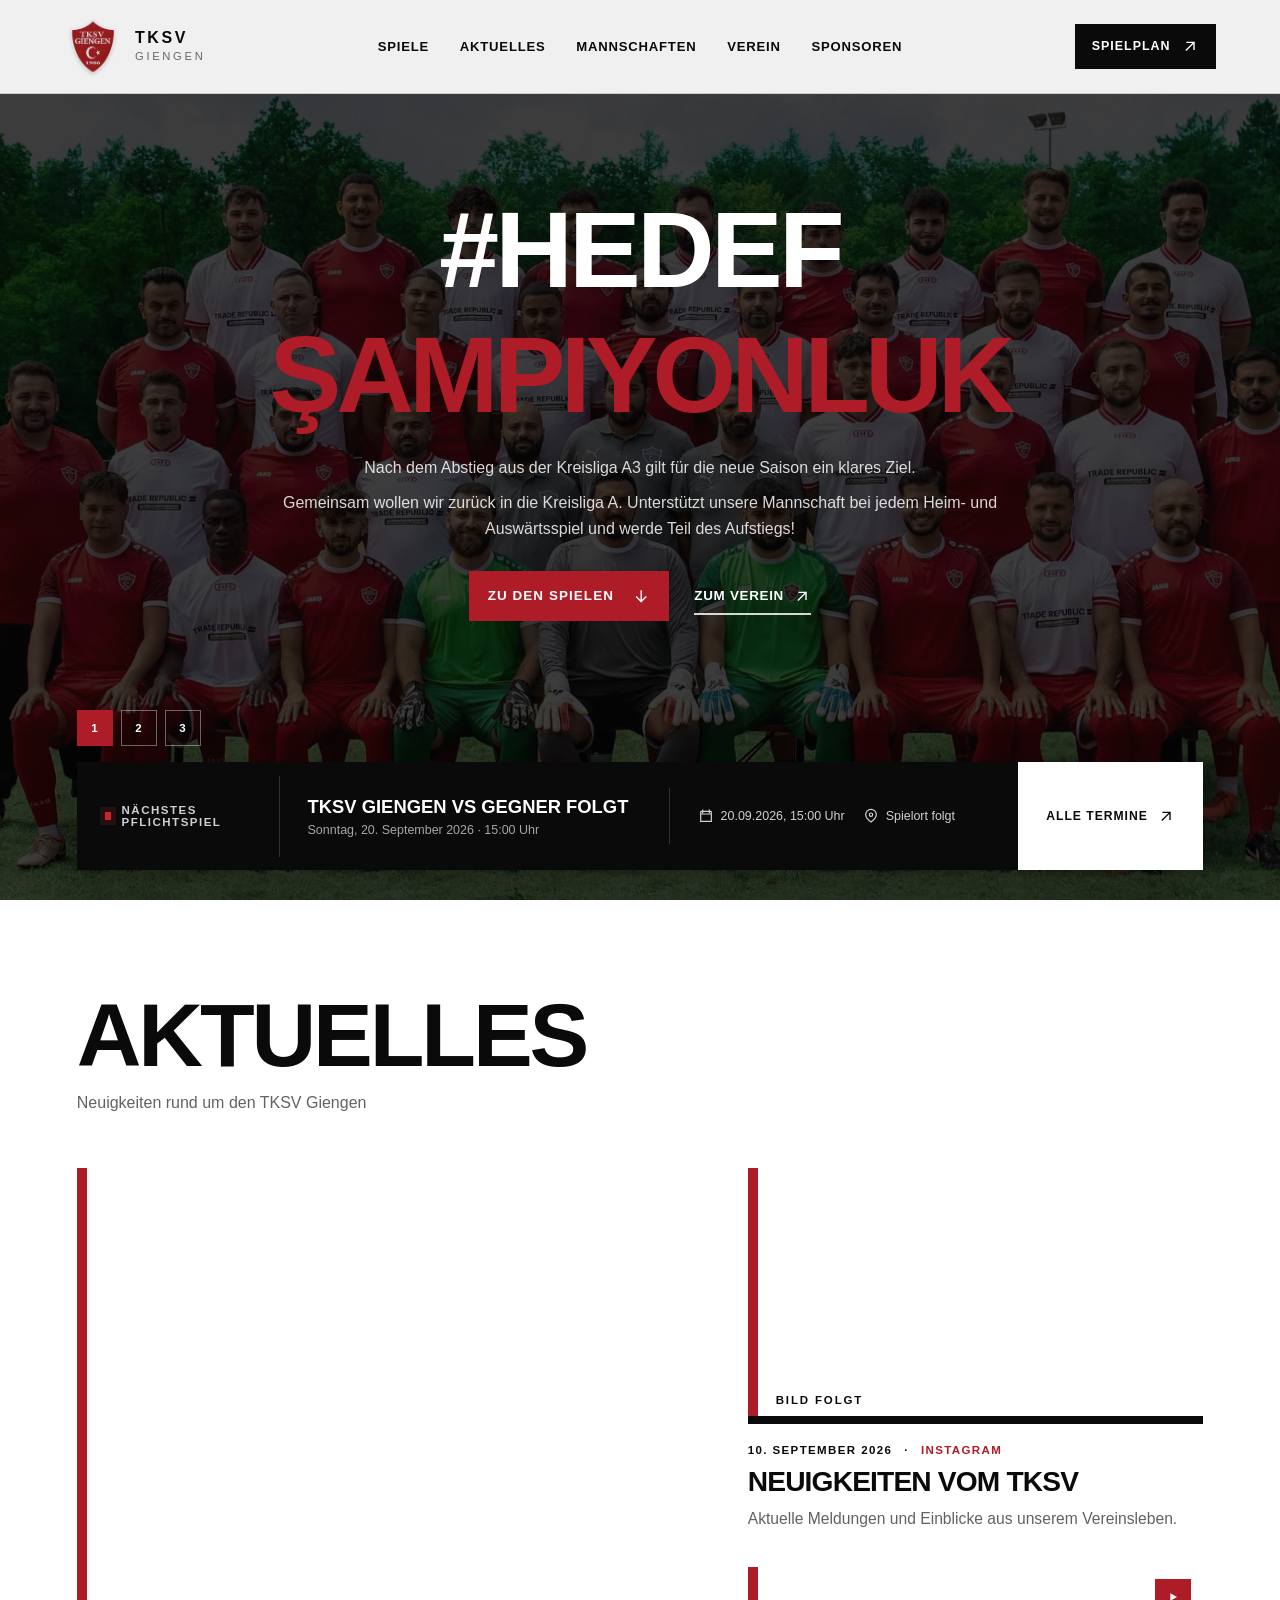
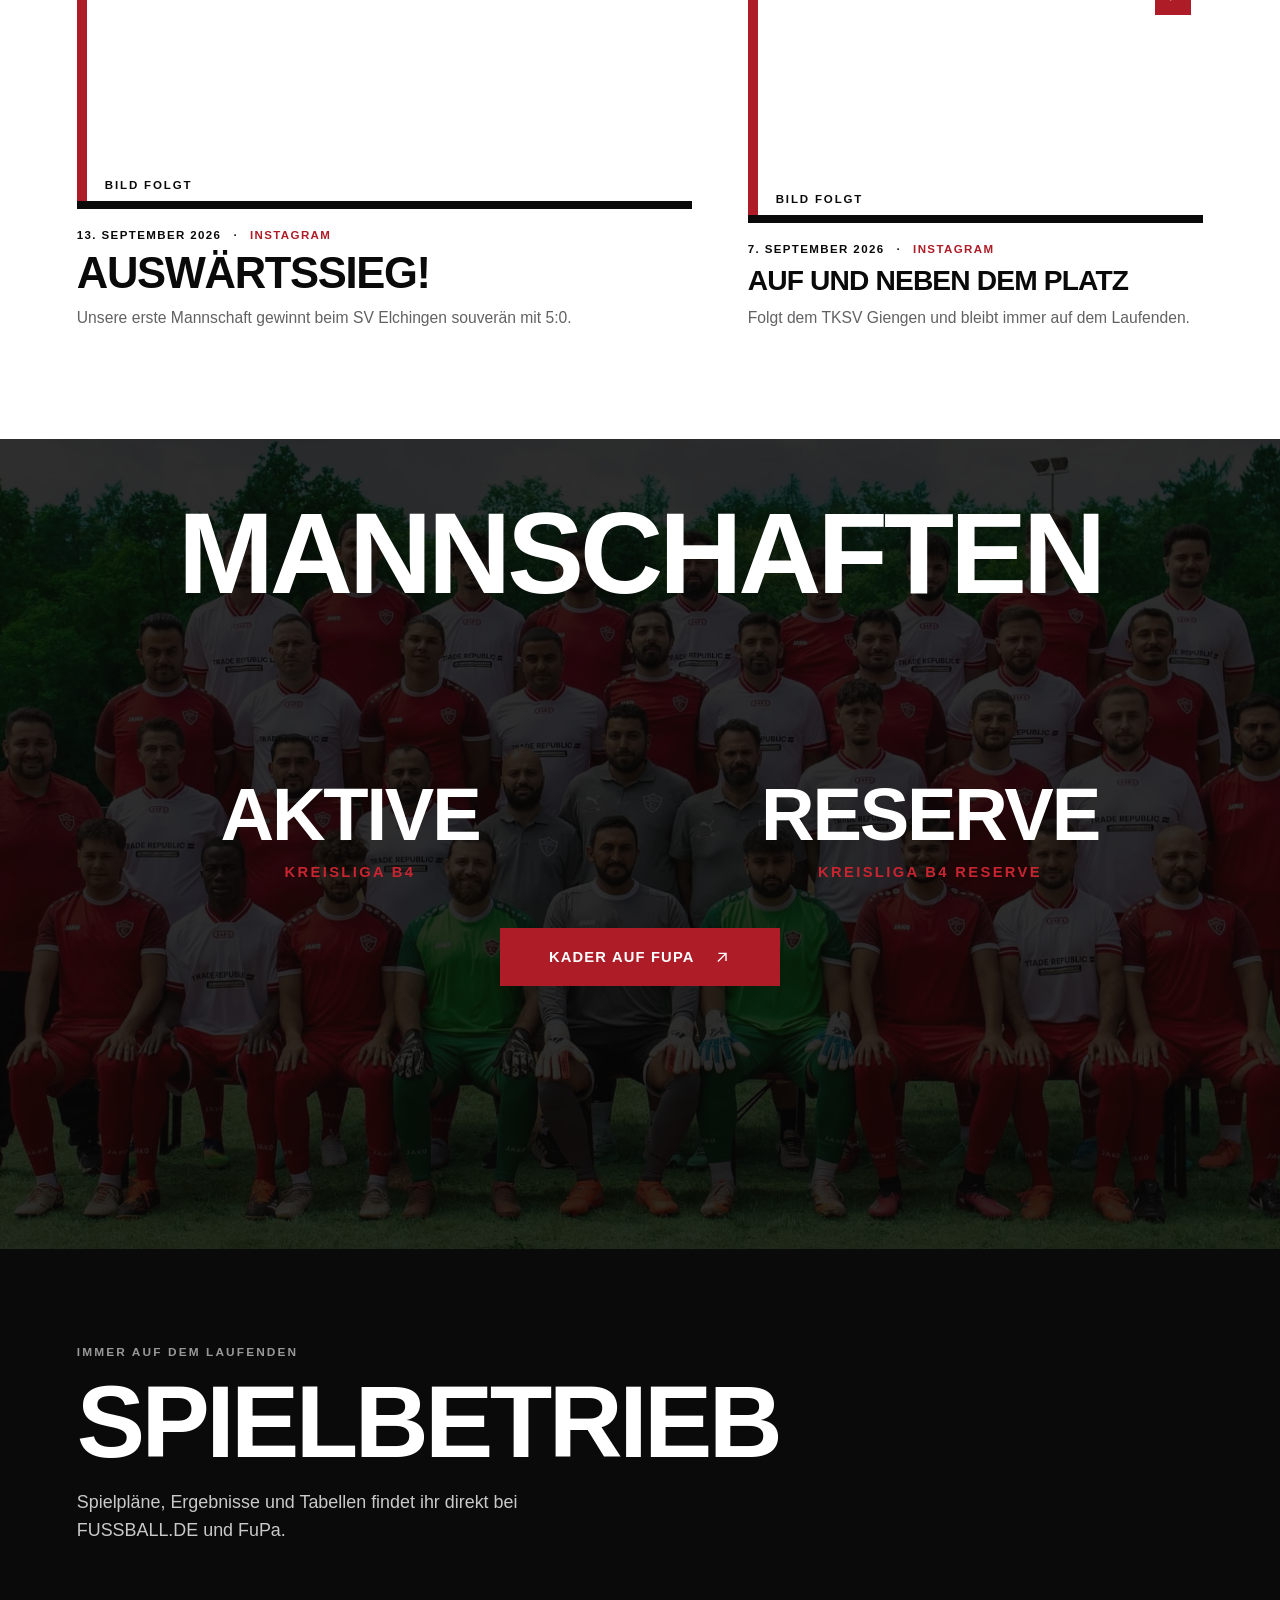
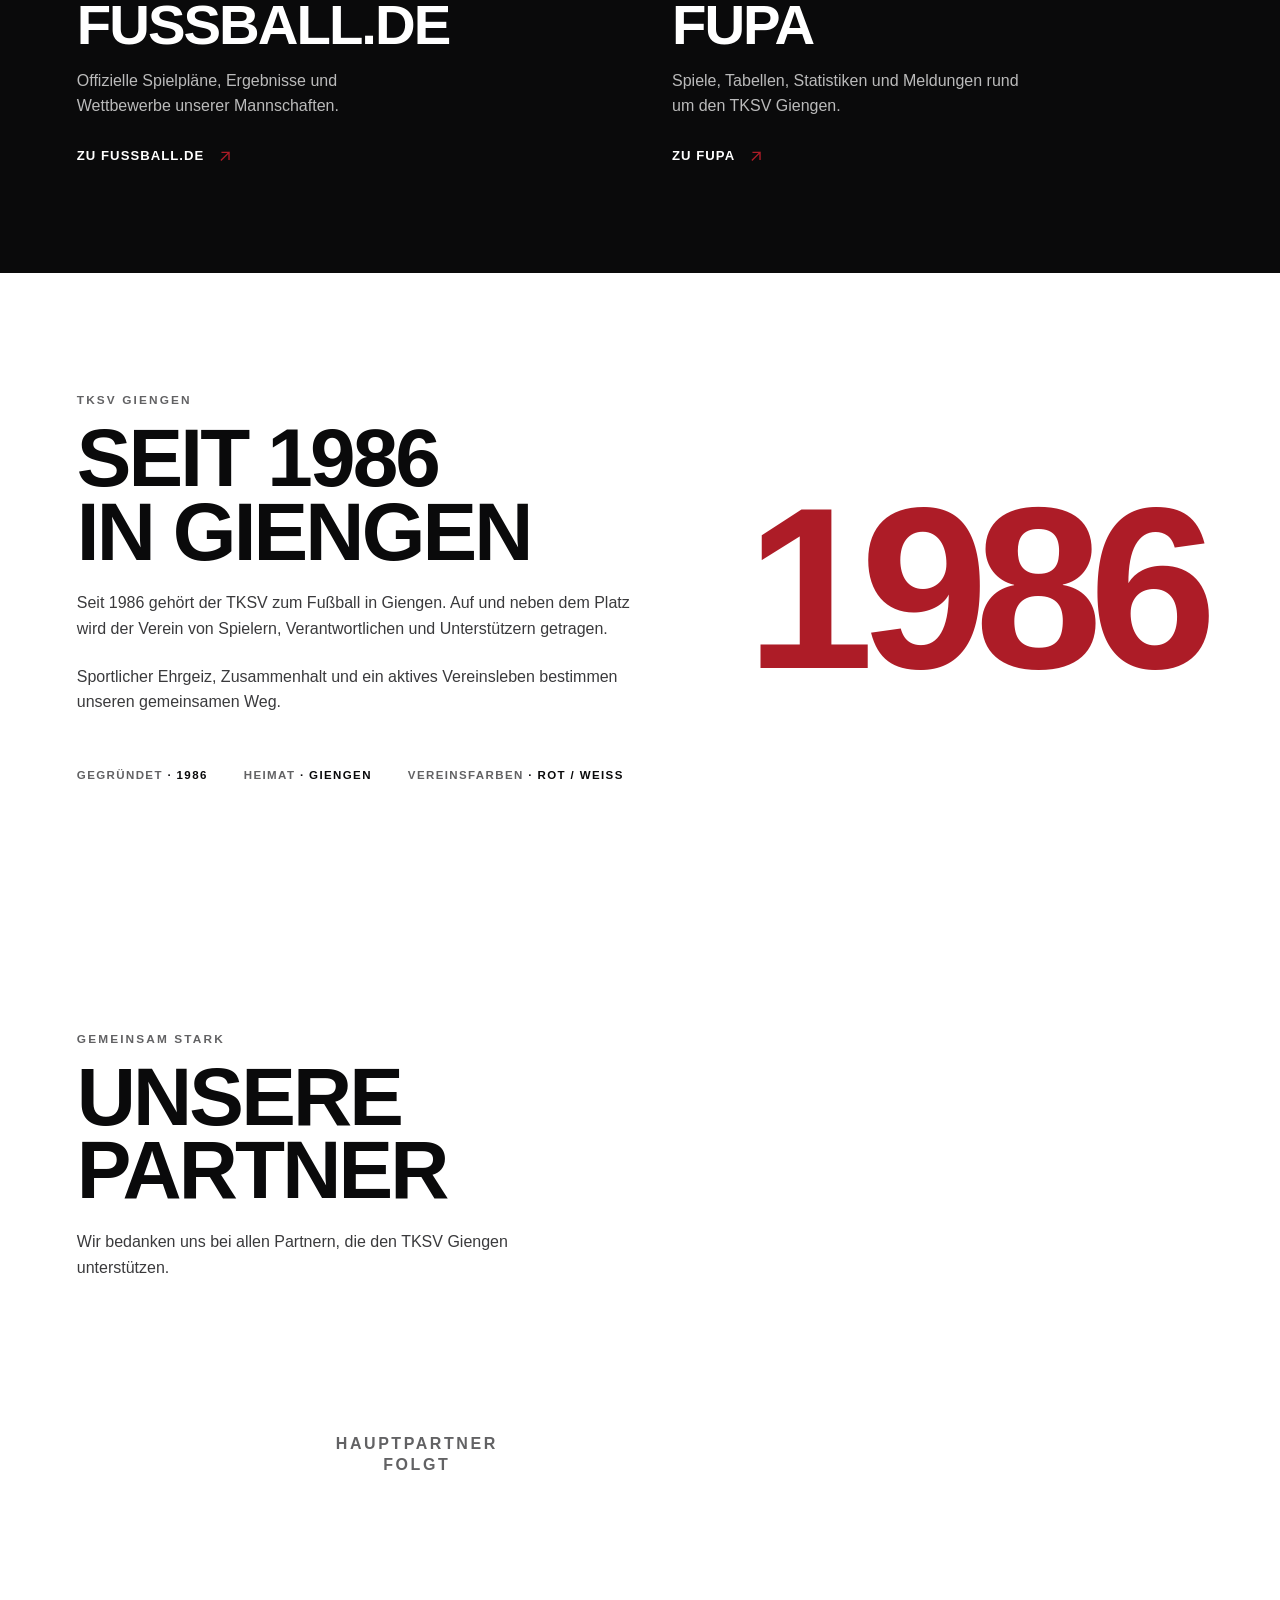
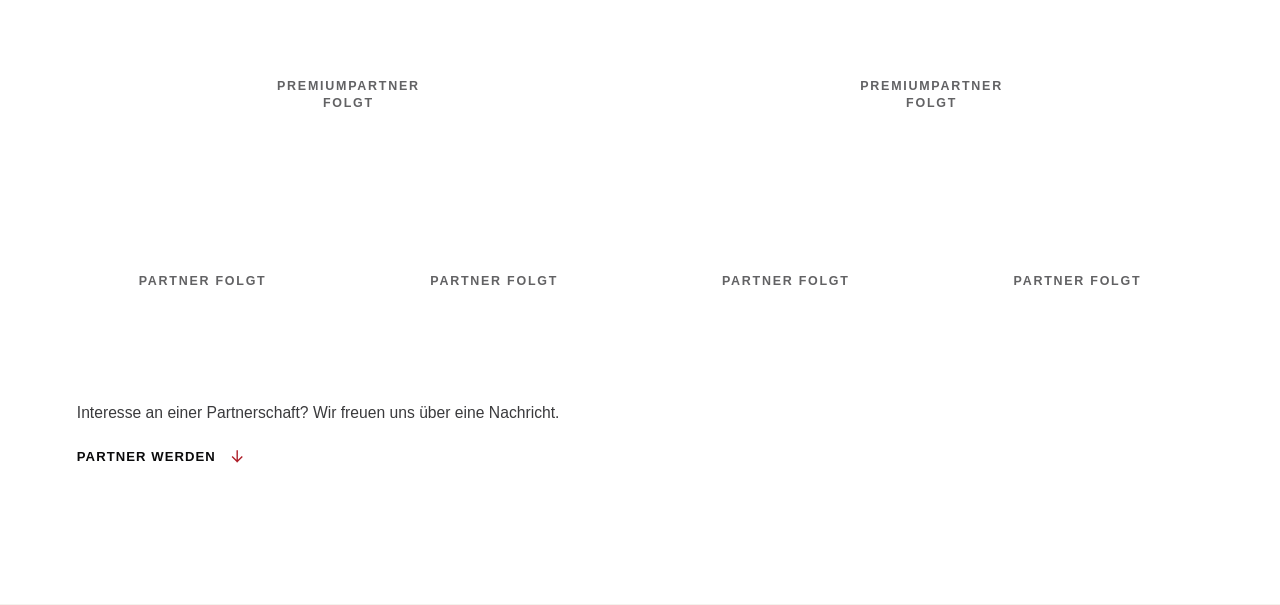
==== index.html @ 7f886083 "Vereinswebsite TKSV Giengen sichern Erste Fassung vom 14.09.2026 plus Projektdokumentation. Ehrenamt" ====
<!doctype html>
<html lang="de">
  <head>
    <meta charset="utf-8">
    <meta name="viewport" content="width=device-width, initial-scale=1">
    <title>TKSV Giengen | Fußball in Giengen</title>
    <meta name="description" content="Spiele, Ergebnisse, Mannschaften und Neuigkeiten des TKSV Giengen.">
    <meta name="theme-color" content="#f4f2ed">
    <link rel="icon" type="image/svg+xml" href="data:image/svg+xml,%3Csvg xmlns='http://www.w3.org/2000/svg' viewBox='0 0 64 64'%3E%3Cpath fill='%23ad1c27' stroke='%23fff' stroke-width='3' d='M32 3 55 13v18c0 14-9 24-23 30C18 55 9 45 9 31V13L32 3Z'/%3E%3Cpath fill='none' stroke='%2309090a' stroke-width='5' d='M22 23h20M32 23v22'/%3E%3C/svg%3E">
    <link rel="stylesheet" href="styles.css?v=18">
    <script src="script.js?v=14" defer></script>
  </head>
  <body>
    <a class="skip-link" href="#inhalt">Zum Inhalt springen</a>

    <header class="site-header" data-header>
      <a class="brand" href="#start" aria-label="TKSV Giengen – Startseite">
        <img src="assets/logo/logo.png" alt="Wappen des TKSV Giengen" width="56" height="56">
        <span class="brand-name"><strong>TKSV</strong><small>Giengen</small></span>
      </a>

      <nav class="desktop-nav" aria-label="Hauptnavigation">
        <a href="#spiele">Spiele</a>
        <a href="#aktuelles">Aktuelles</a>
        <a href="#mannschaften">Mannschaften</a>
        <a href="#verein">Verein</a>
        <a href="#sponsoren">Sponsoren</a>
      </nav>

      <a class="header-cta" href="#spiele">
        Spielplan
        <svg aria-hidden="true" viewBox="0 0 24 24"><path d="M7 17 17 7M8 7h9v9"/></svg>
      </a>

      <button class="menu-button" type="button" aria-expanded="false" aria-controls="mobile-menu" data-menu-button>
        <span class="sr-only">Menü öffnen</span>
        <span></span><span></span>
      </button>

      <nav class="mobile-nav" id="mobile-menu" aria-label="Mobile Navigation" data-menu hidden>
        <a href="#spiele">Spiele</a>
        <a href="#aktuelles">Aktuelles</a>
        <a href="#mannschaften">Mannschaften</a>
        <a href="#verein">Verein</a>
        <a href="#sponsoren">Sponsoren</a>
      </nav>
    </header>

    <main id="inhalt">
      <section class="hero" id="start" data-hero aria-roledescription="Karussell" aria-labelledby="hero-title">
        <div class="hero-slider" data-hero-slider>
          <div class="hero-viewport" data-hero-viewport>
            <article class="hero-slide hero-slide--start is-active" data-hero-slide data-hero-label="#HedefŞampiyonluk" id="hero-slide-1" aria-labelledby="hero-title">
              <div class="hero-photo" aria-hidden="true">
                <picture>
                  <source media="(min-width: 761px)" srcset="assets/hero1.png" width="1932" height="1086">
                  <img src="assets/logo/logo.png" alt="" width="2000" height="2000">
                </picture>
              </div>
              <div class="hero-copy">
                
                <h1 id="hero-title"><span class="hash">#Hedef</span><span>Şampiyonluk</span></h1>
                <p class="hero-intro">
                  Nach dem Abstieg aus der Kreisliga A3 gilt für die neue Saison ein
                  klares Ziel.
                  <span class="hero-support">
                    Gemeinsam wollen wir zurück in die Kreisliga A. Unterstützt unsere
                    Mannschaft bei jedem Heim- und Auswärtsspiel und werde Teil des Aufstiegs!
                  </span>
                </p>
                <div class="hero-actions">
                  <a class="primary-action" href="#spiele">
                    Zu den Spielen
                    <svg aria-hidden="true" viewBox="0 0 24 24"><path d="M12 5v14M6 13l6 6 6-6"/></svg>
                  </a>
                  <a class="text-action" href="#aktuelles">
                    Zum Verein
                    <svg aria-hidden="true" viewBox="0 0 24 24"><path d="M7 17 17 7M8 7h9v9"/></svg>
                  </a>
                </div>
              </div>
            </article>

            <article class="hero-slide hero-slide--join" data-hero-slide data-hero-label="Komm vorbei. Mach mit." id="hero-slide-2" aria-labelledby="hero-join-title" aria-hidden="true" inert>
              <div class="hero-copy">
                <p class="eyebrow">Dein Verein in Giengen</p>
                <h2 id="hero-join-title"><span>Komm vorbei.</span><span>Mach mit.</span></h2>
                <p class="hero-intro">
                  Du willst selbst Fußball spielen oder den TKSV neben dem Platz
                  unterstützen? Lerne unseren Verein kennen und werde Teil der Mannschaft.
                </p>
                <div class="hero-actions">
                  <a class="primary-action" href="#verein">
                    Verein kennenlernen
                    <svg aria-hidden="true" viewBox="0 0 24 24"><path d="M7 17 17 7M8 7h9v9"/></svg>
                  </a>
                  <a class="text-action" href="#verein">Kontakt</a>
                </div>
              </div>
              <div class="hero-slide-media"></div>
            </article>

            <article class="hero-slide hero-slide--match" data-hero-slide data-match-slide data-hero-label="Nächstes Pflichtspiel" id="hero-slide-3" aria-labelledby="hero-match-title" aria-hidden="true" inert>
              <div class="hero-copy">
                <p class="eyebrow">Nächstes Pflichtspiel</p>
                <p class="match-side" data-match-side></p>
                <div class="match-fixture has-crests" data-match-fixture>
                  <div class="match-team">
                    <img class="match-crest" data-match-home-crest src="assets/logo/logo.png" alt="TKSV Giengen" width="112" height="112">
                    <h2 class="match-team-name" id="hero-match-title" data-match-home></h2>
                  </div>
                  <p class="match-vs" aria-hidden="true"><span>·</span> VS <span>·</span></p>
                  <div class="match-team">
                    <img class="match-crest is-placeholder" data-match-away-crest src="assets/logo/opponent-placeholder.svg" alt="Wappen folgt" width="112" height="112">
                    <p class="match-team-name" data-match-away></p>
                  </div>
                </div>
                <p class="match-kickoff" data-match-kickoff></p>
                <p class="match-venue" data-match-venue></p>
                <p class="match-competition" data-match-competition hidden></p>
                <p class="match-note" data-match-note hidden></p>
                <div class="hero-actions">
                  <a class="primary-action" data-match-cta href="#spiele">
                    Zum Spielplan
                    <svg aria-hidden="true" viewBox="0 0 24 24"><path d="M12 5v14M6 13l6 6 6-6"/></svg>
                  </a>
                </div>
              </div>
            </article>
          </div>

          <div class="hero-pager" role="tablist" aria-label="Hero-Folien" data-hero-pager></div>
        </div>

        <aside class="match-strip" id="naechstes-spiel" aria-label="Nächstes Spiel">
          <div class="match-kicker"><span class="status-mark" aria-hidden="true"></span> Nächstes Pflichtspiel</div>
          <div class="match-status">
            <strong data-strip-title>Termin folgt</strong>
            <span data-strip-detail>Der nächste bestätigte Spieltermin erscheint hier.</span>
          </div>
          <div class="match-meta">
            <span>
              <svg aria-hidden="true" viewBox="0 0 24 24"><path d="M7 3v4M17 3v4M4 9h16M5 5h14a1 1 0 0 1 1 1v14H4V6a1 1 0 0 1 1-1Z"/></svg>
              <span data-strip-date>Datum offen</span>
            </span>
            <span>
              <svg aria-hidden="true" viewBox="0 0 24 24"><path d="M20 10c0 5-8 11-8 11S4 15 4 10a8 8 0 1 1 16 0Z"/><circle cx="12" cy="10" r="2.5"/></svg>
              <span data-strip-venue>Spielort offen</span>
            </span>
          </div>
          <a class="all-matches" href="#spiele">
            Alle Termine
            <svg aria-hidden="true" viewBox="0 0 24 24"><path d="M7 17 17 7M8 7h9v9"/></svg>
          </a>
        </aside>
      </section>

      <section class="news" id="aktuelles" data-news hidden aria-labelledby="news-title">
        <div class="news-inner">
          <header class="news-head">
            <h2 id="news-title">Aktuelles</h2>
            <p>Neuigkeiten rund um den TKSV Giengen</p>
          </header>
          <div class="news-grid" data-news-grid data-social-grid></div>
        </div>
      </section>

      <section class="teams" id="mannschaften" data-teams hidden aria-labelledby="teams-title">
        <div class="teams-inner">
          <header class="teams-head">
            <h2 id="teams-title">Mannschaften</h2>
          </header>
          <div class="teams-layout" data-teams-layout></div>
        </div>
      </section>

      <section class="fixtures" id="spiele" aria-labelledby="fixtures-title">
        <div class="fixtures-inner">
          <p class="fixtures-kicker">Immer auf dem Laufenden</p>
          <h2 id="fixtures-title">Spielbetrieb</h2>
          <p class="fixtures-lead">Spielpläne, Ergebnisse und Tabellen findet ihr direkt bei FUSSBALL.DE und FuPa.</p>
          <div class="fixtures-portals">
            <a class="fixture-portal" href="https://www.fussball.de/verein/tuerk-ksv-giengen-wuerttemberg/-/id/00ES8GNB3G00001NVV0AG08LVUPGND5I" target="_blank" rel="noopener noreferrer">
              <h3>FUSSBALL.DE</h3>
              <p>Offizielle Spielpläne, Ergebnisse und Wettbewerbe unserer Mannschaften.</p>
              <span class="fixture-portal-action">
                Zu FUSSBALL.DE
                <svg aria-hidden="true" viewBox="0 0 24 24"><path d="M7 17 17 7M8 7h9v9"/></svg>
              </span>
              <span class="sr-only">Öffnet FUSSBALL.DE in einem neuen Tab</span>
            </a>
            <a class="fixture-portal" href="https://www.fupa.net/club/tksv-giengen" target="_blank" rel="noopener noreferrer">
              <h3>FuPa</h3>
              <p>Spiele, Tabellen, Statistiken und Meldungen rund um den TKSV Giengen.</p>
              <span class="fixture-portal-action">
                Zu FuPa
                <svg aria-hidden="true" viewBox="0 0 24 24"><path d="M7 17 17 7M8 7h9v9"/></svg>
              </span>
              <span class="sr-only">Öffnet FuPa in einem neuen Tab</span>
            </a>
          </div>
        </div>
      </section>

      <section class="club" id="verein" data-club hidden aria-labelledby="club-title">
        <div class="club-inner" data-club-inner></div>
      </section>

      <section class="sponsors" id="sponsoren" data-sponsors hidden aria-labelledby="sponsors-title">
        <div class="sponsors-inner">
          <header class="sponsors-head">
            <p class="sponsors-kicker">Gemeinsam stark</p>
            <h2 id="sponsors-title">Unsere Partner</h2>
            <p class="sponsors-lead">Wir bedanken uns bei allen Partnern, die den TKSV Giengen unterstützen.</p>
          </header>
          <div class="sponsors-board" data-sponsors-board></div>
          <div class="sponsors-invite">
            <p>Interesse an einer Partnerschaft? Wir freuen uns über eine Nachricht.</p>
            <a class="sponsors-cta" href="#kontakt">
              Partner werden
              <svg aria-hidden="true" viewBox="0 0 24 24"><path d="M12 5v14M6 13l6 6 6-6"/></svg>
            </a>
          </div>
        </div>
      </section>

      <div class="section-anchor" id="kontakt" aria-hidden="true"></div>
    </main>
  </body>
</html>
---- styles.css ----
:root {
  --red: #ad1c27;
  --red-bright: #c82531;
  --ink: #0a0a0b;
  --paper: #f4f2ed;
  --white: #ffffff;
  --muted: #626264;
  --line-dark: rgba(10, 10, 11, 0.15);
  --line-light: rgba(255, 255, 255, 0.16);
}

* { box-sizing: border-box; }

html { scroll-behavior: smooth; }

body {
  margin: 0;
  overflow-x: hidden;
  background: var(--paper);
  color: var(--ink);
  font-family: Arial, Helvetica, sans-serif;
}

body.menu-open { overflow: hidden; }
a { color: inherit; text-decoration: none; }
button { color: inherit; font: inherit; }

svg {
  width: 1.15rem;
  height: 1.15rem;
  fill: none;
  stroke: currentColor;
  stroke-linecap: square;
  stroke-linejoin: miter;
  stroke-width: 1.8;
}

.sr-only {
  position: absolute;
  width: 1px;
  height: 1px;
  padding: 0;
  margin: -1px;
  overflow: hidden;
  clip: rect(0, 0, 0, 0);
  white-space: nowrap;
  border: 0;
}

.skip-link {
  position: fixed;
  z-index: 100;
  top: 10px;
  left: 10px;
  padding: 12px 16px;
  background: var(--ink);
  color: var(--white);
  transform: translateY(-150%);
}

.skip-link:focus { transform: translateY(0); }

:focus-visible {
  outline: 3px solid var(--red-bright);
  outline-offset: 4px;
}

.site-header {
  position: absolute;
  z-index: 20;
  top: 0;
  left: 0;
  display: grid;
  width: 100%;
  height: 94px;
  grid-template-columns: 1fr auto 1fr;
  align-items: center;
  border-bottom: 1px solid var(--line-dark);
  padding: 0 clamp(24px, 5vw, 84px);
  background: rgba(255, 255, 255, 0.94);
  backdrop-filter: blur(12px);
}

.brand {
  display: inline-flex;
  width: max-content;
  align-items: center;
  gap: 13px;
}

.brand img {
  width: 58px;
  height: 58px;
  object-fit: contain;
  filter: drop-shadow(0 2px 2px rgba(10, 10, 11, 0.16));
}

.brand-name {
  display: grid;
  line-height: 0.92;
  text-transform: uppercase;
}

.brand-name strong { font-size: 1rem; letter-spacing: 0.16em; }
.brand-name small { margin-top: 5px; color: #66666a; font-size: 0.7rem; letter-spacing: 0.24em; }
.desktop-nav { display: flex; align-items: center; gap: clamp(20px, 2.4vw, 38px); }

.desktop-nav a {
  position: relative;
  font-size: 0.82rem;
  font-weight: 800;
  letter-spacing: 0.06em;
  text-transform: uppercase;
}

.desktop-nav a::after {
  position: absolute;
  right: 0;
  bottom: -11px;
  left: 0;
  height: 3px;
  background: var(--red-bright);
  content: "";
  transform: scaleX(0);
  transform-origin: left;
  transition: transform 180ms ease;
}

.desktop-nav a:hover::after,
.desktop-nav a:focus-visible::after { transform: scaleX(1); }

.header-cta {
  justify-self: end;
  display: inline-flex;
  align-items: center;
  gap: 10px;
  border: 1px solid var(--ink);
  background: var(--ink);
  color: var(--white);
  padding: 12px 16px;
  font-size: 0.78rem;
  font-weight: 800;
  letter-spacing: 0.08em;
  text-transform: uppercase;
  transition: background 180ms ease, border-color 180ms ease;
}

.header-cta:hover { border-color: var(--red); background: var(--red); }
.menu-button, .mobile-nav { display: none; }

.hero {
  position: relative;
  display: flex;
  min-height: 100svh;
  flex-direction: column;
  isolation: isolate;
  overflow: hidden;
  background: var(--ink);
}

.hero-slider {
  position: relative;
  flex: 1 1 auto;
  min-height: 100svh;
}

.hero-viewport {
  position: absolute;
  inset: 0;
  overflow: hidden;
  touch-action: pan-y;
}

.hero-slide {
  position: absolute;
  inset: 0;
  z-index: 0;
  display: flex;
  align-items: center;
  padding: 134px clamp(24px, 6vw, 104px) 200px;
  opacity: 0;
  visibility: hidden;
  pointer-events: none;
  transition: opacity 700ms ease, visibility 700ms ease;
}

.hero-slide.is-active {
  z-index: 2;
  opacity: 1;
  visibility: visible;
  pointer-events: auto;
}

.hero-slide[hidden] {
  display: none !important;
}

.hero-slide--start::after {
  position: absolute;
  z-index: 1;
  inset: 0;
  background: rgba(6, 6, 7, 0.78);
  content: "";
  pointer-events: none;
}

.hero-slide--join {
  background: var(--red);
}

.hero-slide-media {
  display: none;
}

.hero-pager {
  position: absolute;
  z-index: 6;
  left: clamp(24px, 6vw, 104px);
  bottom: 154px;
  display: flex;
  gap: 8px;
}

.hero-pager button {
  width: 36px;
  height: 36px;
  border: 1px solid rgba(255, 255, 255, 0.38);
  background: transparent;
  color: var(--white);
  font-size: 0.72rem;
  font-weight: 800;
  letter-spacing: 0.08em;
  cursor: pointer;
}

.hero-pager button.is-active {
  background: var(--red);
  border-color: var(--red);
  color: var(--white);
}

.hero[data-hero-theme="join"] .hero-pager button.is-active {
  background: var(--white);
  border-color: var(--white);
  color: var(--red);
}

.hero-photo {
  position: absolute;
  z-index: 0;
  inset: 0;
  overflow: hidden;
}

.hero-photo picture {
  position: absolute;
  inset: 0;
  display: block;
}

.hero-photo img {
  position: absolute;
  inset: 0;
  width: 100%;
  height: 100%;
  object-fit: cover;
  object-position: center top;
  filter: saturate(0.88) contrast(1.06);
}

.hero-grid {
  display: none;
}

.hero-number {
  display: none;
}

.hero-copy {
  position: relative;
  z-index: 2;
  max-width: 850px;
  padding: 12px 3vw 12px 0;
}

.eyebrow {
  display: flex;
  align-items: center;
  gap: 0;
  margin: 0 0 24px;
  color: rgba(255, 255, 255, 0.78);
  font-size: 0.79rem;
  font-weight: 900;
  letter-spacing: 0.18em;
  text-transform: uppercase;
}

.eyebrow span { display: none; }

.hero h1 {
  margin: 0;
  font-family: Impact, Haettenschweiler, "Arial Narrow Bold", sans-serif;
  font-size: clamp(5.25rem, 8vw, 8.5rem);
  font-weight: 900;
  letter-spacing: -0.025em;
  line-height: 0.82;
  text-transform: uppercase;
}

.hero h1 span,
.hero-slide--join h2 span { display: block; }
.hero h1 .hash { color: var(--white); }
.hero h1 span:last-child { color: var(--red); }

.hero-slide--join h2 {
  margin: 0;
  max-width: 100%;
  color: var(--white);
  font-family: Impact, Haettenschweiler, "Arial Narrow Bold", sans-serif;
  font-size: clamp(3.6rem, 6.2vw, 7.4rem);
  font-weight: 900;
  letter-spacing: -0.03em;
  line-height: 0.84;
  text-transform: uppercase;
}

.hero-slide--join .hero-intro {
  max-width: 34em;
  color: rgba(255, 255, 255, 0.9);
}

.hero-slide--join .primary-action {
  background: var(--white);
  color: var(--red);
}

.hero-slide--join .primary-action:hover {
  background: var(--ink);
  color: var(--white);
}

.hero-slide--match {
  background: var(--ink);
  justify-content: center;
}

.hero-slide--match .hero-copy {
  width: min(92vw, 1480px);
  max-width: none;
  margin: 0 auto;
  padding-right: 0;
  text-align: center;
}

.hero-slide--match .eyebrow {
  justify-content: center;
  margin-bottom: 12px;
}

.match-side {
  margin: 0 0 22px;
  color: rgba(255, 255, 255, 0.62);
  font-size: 0.74rem;
  font-weight: 900;
  letter-spacing: 0.16em;
  text-transform: uppercase;
}

.match-side:empty {
  display: none;
}

.match-fixture {
  display: flex;
  flex-wrap: nowrap;
  align-items: center;
  justify-content: center;
  gap: clamp(14px, 2vw, 32px);
  min-width: 0;
}

.match-team {
  display: flex;
  flex-direction: column;
  min-width: 0;
  align-items: center;
  justify-content: center;
  gap: 16px;
}

.match-team-name {
  margin: 0;
  color: var(--white);
  font-family: Impact, Haettenschweiler, "Arial Narrow Bold", sans-serif;
  font-size: clamp(2.35rem, 4.2vw, 5.1rem);
  font-weight: 900;
  letter-spacing: -0.03em;
  line-height: 0.92;
  text-transform: uppercase;
}

.match-vs {
  flex: none;
  margin: 0;
  color: var(--red);
  font-family: Impact, Haettenschweiler, "Arial Narrow Bold", sans-serif;
  font-size: clamp(1.35rem, 2vw, 2rem);
  letter-spacing: 0.04em;
  line-height: 1;
}

.match-vs span {
  margin: 0 0.28em;
  color: rgba(255, 255, 255, 0.38);
  font-size: 0.72em;
}

.match-crest {
  display: block;
  width: clamp(72px, 7.2vw, 112px);
  height: clamp(72px, 7.2vw, 112px);
  object-fit: contain;
  filter: drop-shadow(0 10px 18px rgba(0, 0, 0, 0.28));
}

.match-crest.is-placeholder {
  opacity: 0.9;
}

.match-kickoff {
  margin: 28px 0 0;
  color: var(--white);
  font-size: clamp(1.12rem, 1.7vw, 1.5rem);
  font-weight: 800;
  letter-spacing: 0.02em;
}

.match-venue {
  margin: 10px 0 0;
  color: rgba(255, 255, 255, 0.66);
  font-size: 0.95rem;
}

.match-competition,
.match-note {
  margin: 10px 0 0;
  color: rgba(255, 255, 255, 0.5);
  font-size: 0.72rem;
  font-weight: 800;
  letter-spacing: 0.14em;
  text-transform: uppercase;
}

.hero-slide--match .hero-actions { justify-content: center; }

.hero-slide--match .primary-action:hover {
  background: var(--red-bright);
}

.hero.is-match-slide .match-strip {
  display: none;
}

.hero.is-match-slide .hero-pager {
  bottom: 36px;
}

.hero.is-match-slide .hero-slide--match {
  padding-bottom: 96px;
}

.hero-intro {
  max-width: 590px;
  margin: 30px 0 0;
  color: rgba(255, 255, 255, 0.84);
  font-size: clamp(1rem, 1.2vw, 1.16rem);
  line-height: 1.65;
}

.hero-support { display: block; margin-top: 8px; }

.hero-actions { display: flex; flex-wrap: wrap; align-items: center; gap: 25px; margin-top: 32px; }

.primary-action {
  display: inline-flex;
  align-items: center;
  gap: 18px;
  background: var(--red);
  color: var(--white);
  padding: 16px 19px;
  font-size: 0.84rem;
  font-weight: 900;
  letter-spacing: 0.08em;
  text-transform: uppercase;
  transition: background 180ms ease, transform 180ms ease;
}

.primary-action:hover { background: var(--ink); transform: translateY(-2px); }

.text-action {
  display: inline-flex;
  align-items: center;
  gap: 9px;
  border-bottom: 2px solid rgba(255, 255, 255, 0.82);
  color: var(--white);
  padding: 10px 0 8px;
  font-size: 0.84rem;
  font-weight: 900;
  letter-spacing: 0.05em;
  text-transform: uppercase;
}

.crest-stage {
  display: none;
}

.hero-crest {
  position: relative;
  width: 100%;
  height: auto;
  z-index: 1;
  filter: drop-shadow(0 18px 30px rgba(0, 0, 0, 0.35));
}

.match-strip {
  position: absolute;
  z-index: 5;
  right: clamp(24px, 6vw, 104px);
  bottom: 30px;
  left: clamp(24px, 6vw, 104px);
  display: grid;
  grid-template-columns: 0.75fr 1.45fr 1.3fr auto;
  align-items: center;
  min-height: 108px;
  border-top: 0;
  background: var(--ink);
  color: var(--white);
  box-shadow: 0 22px 54px rgba(10, 10, 11, 0.18);
}

.match-strip > * { padding: 20px 28px; }
.match-kicker { display: flex; align-items: center; gap: 11px; color: #d0d0d2; font-size: 0.72rem; font-weight: 900; letter-spacing: 0.13em; text-transform: uppercase; }
.status-mark { width: 8px; height: 8px; background: var(--red-bright); box-shadow: 0 0 0 5px rgba(200, 37, 49, 0.16); }
.match-status { display: grid; gap: 5px; border-left: 1px solid var(--line-light); }
.match-status strong { font-size: 1.15rem; text-transform: uppercase; }
.match-status span { color: #a6a6aa; font-size: 0.78rem; }
.match-meta { display: flex; flex-wrap: wrap; gap: 18px; border-left: 1px solid var(--line-light); color: #d1d1d3; font-size: 0.78rem; }
.match-meta span { display: inline-flex; align-items: center; gap: 7px; }
.match-meta svg { width: 1rem; height: 1rem; }

.all-matches {
  display: flex;
  height: 108px;
  align-items: center;
  gap: 9px;
  background: var(--white);
  color: var(--ink);
  font-size: 0.76rem;
  font-weight: 900;
  letter-spacing: 0.08em;
  text-transform: uppercase;
  transition: background 180ms ease, color 180ms ease;
}

.all-matches:hover { background: var(--red); color: var(--white); }
.section-anchor { height: 1px; }

.news {
  background: var(--white);
  color: var(--ink);
}

.news[hidden] {
  display: none !important;
}

.news-inner {
  width: min(100%, 1680px);
  margin: 0 auto;
  padding: 96px clamp(24px, 6vw, 104px) 108px;
}

.news-head {
  max-width: 34em;
}

.news-head h2 {
  margin: 0;
  font-family: Impact, Haettenschweiler, "Arial Narrow Bold", sans-serif;
  font-size: clamp(3.2rem, 7vw, 6.4rem);
  font-weight: 900;
  letter-spacing: -0.035em;
  line-height: 0.88;
  text-transform: uppercase;
}

.news-head p {
  margin: 16px 0 0;
  color: var(--muted);
  font-size: 1rem;
  line-height: 1.55;
}

.news-grid {
  display: grid;
  gap: 40px;
  min-width: 0;
  margin-top: 52px;
}

.news-grid[data-count="1"] {
  grid-template-columns: minmax(0, 1fr);
}

.news-grid[data-count="2"] {
  grid-template-columns: repeat(2, minmax(0, 1fr));
  gap: 48px;
}

.news-grid[data-count="3"] {
  grid-template-columns: minmax(0, 1.35fr) minmax(0, 1fr);
  grid-template-rows: auto auto;
  gap: 36px 56px;
  align-items: stretch;
}

.news-grid[data-count="3"] .news-item--lead {
  grid-row: 1 / span 2;
}

.news-grid[data-count="3"] .news-item--lead a {
  height: 100%;
}

.news-grid[data-count="3"] .news-item--lead .news-media {
  flex: 1 1 auto;
  min-height: 280px;
  aspect-ratio: auto;
}

.news-item {
  min-width: 0;
}

.news-item a {
  display: flex;
  flex-direction: column;
  min-height: 100%;
  min-width: 0;
  color: inherit;
}

.news-item a[data-live="false"] {
  cursor: default;
}

.news-media {
  position: relative;
  overflow: hidden;
  aspect-ratio: 16 / 9;
  background: var(--ink);
}

.news-media img {
  position: relative;
  z-index: 1;
  display: none;
  width: 100%;
  height: 100%;
  object-fit: cover;
  object-position: center;
}

.news-media.has-image img {
  display: block;
}

.news-media-fallback {
  position: absolute;
  inset: 0;
  display: flex;
  align-items: flex-end;
  background: var(--white);
}

.news-media-fallback::after {
  position: absolute;
  right: 0;
  bottom: 0;
  left: 0;
  height: 8px;
  background: var(--ink);
  content: "";
}

.news-media-bar {
  position: absolute;
  top: 0;
  bottom: 0;
  left: 0;
  width: 10px;
  background: var(--red);
}

.news-media-label {
  margin: 0 0 18px 28px;
  color: var(--ink);
  font-size: 0.72rem;
  font-weight: 800;
  letter-spacing: 0.16em;
  text-transform: uppercase;
}

.news-media.has-image .news-media-fallback {
  display: none;
}

.news-reel {
  position: absolute;
  z-index: 2;
  top: 12px;
  right: 12px;
  display: grid;
  width: 36px;
  height: 36px;
  place-items: center;
  background: var(--red);
  color: var(--white);
}

.news-reel svg {
  width: 16px;
  height: 16px;
  fill: currentColor;
  stroke: none;
}

.news-body {
  display: grid;
  gap: 12px;
  padding-top: 20px;
}

.news-meta {
  display: flex;
  flex-wrap: wrap;
  align-items: center;
  gap: 8px 12px;
  margin: 0;
  color: var(--ink);
  font-size: 0.72rem;
  font-weight: 800;
  letter-spacing: 0.12em;
  text-transform: uppercase;
}

.news-category {
  color: var(--red);
}

.news-category::before {
  margin-right: 12px;
  color: var(--ink);
  content: "·";
}

.news-title {
  margin: 0;
  font-family: Impact, Haettenschweiler, "Arial Narrow Bold", sans-serif;
  font-size: clamp(1.55rem, 2.2vw, 2.15rem);
  font-weight: 900;
  letter-spacing: -0.03em;
  line-height: 0.96;
  text-transform: uppercase;
  transition: color 180ms ease;
}

.news-item--lead .news-title {
  font-size: clamp(2.1rem, 3.4vw, 3.35rem);
}

.news-item a:hover .news-title,
.news-item a:focus-visible .news-title {
  color: var(--red);
}

.news-excerpt {
  display: -webkit-box;
  margin: 0;
  overflow: hidden;
  color: var(--muted);
  font-size: 0.98rem;
  line-height: 1.55;
  -webkit-box-orient: vertical;
  -webkit-line-clamp: 3;
}

.news-item:not(.news-item--lead) .news-excerpt {
  -webkit-line-clamp: 2;
}

.teams {
  background: var(--ink);
  color: var(--white);
}

.teams[hidden] {
  display: none !important;
}

.teams-inner {
  display: grid;
  width: 100%;
  max-width: none;
  min-height: min(100svh, 760px);
  margin: 0 auto;
  padding: 0;
}

.teams-head {
  grid-area: 1 / 1;
  z-index: 2;
  align-self: start;
  justify-self: center;
  padding: 36px 20px 0;
  text-align: center;
}

.teams-head h2 {
  margin: 0;
  font-family: Impact, Haettenschweiler, "Arial Narrow Bold", sans-serif;
  font-size: clamp(2.45rem, 12vw, 3.3rem);
  font-weight: 900;
  letter-spacing: -0.035em;
  line-height: 0.88;
  text-transform: uppercase;
}

.teams-layout {
  grid-area: 1 / 1;
  display: grid;
  min-width: 0;
  min-height: inherit;
  margin: 0;
}

.teams-media {
  grid-area: 1 / 1;
  position: relative;
  overflow: hidden;
  height: 100%;
  min-height: 100%;
  background: var(--ink);
}

.teams-media::after {
  position: absolute;
  inset: 0;
  background: rgba(6, 6, 7, 0.7);
  content: "";
}

.teams-media img {
  display: block;
  width: 100%;
  height: 100%;
  object-fit: cover;
  object-position: center top;
}

.teams-overlay {
  grid-area: 1 / 1;
  z-index: 2;
  display: flex;
  flex-direction: column;
  justify-content: center;
  align-items: center;
  gap: 28px;
  min-width: 0;
  padding: 108px 20px 40px;
  text-align: center;
}

.teams-roster {
  display: grid;
  grid-template-columns: minmax(0, 1fr);
  gap: 22px;
  width: min(760px, 100%);
  min-width: 0;
  justify-items: center;
}

.teams-roster[data-count="1"] {
  grid-template-columns: minmax(0, 1fr);
}

.team-entry {
  min-width: 0;
  text-align: center;
}

.team-entry h3 {
  margin: 0;
  color: var(--white);
  font-family: Impact, Haettenschweiler, "Arial Narrow Bold", sans-serif;
  font-size: clamp(1.7rem, 8vw, 2.2rem);
  font-weight: 900;
  letter-spacing: -0.03em;
  line-height: 0.92;
  text-transform: uppercase;
}

.team-league {
  margin: 10px 0 0;
  color: var(--red-bright);
  font-size: 0.78rem;
  font-weight: 800;
  letter-spacing: 0.14em;
  text-transform: uppercase;
}

.team-facts {
  display: grid;
  gap: 14px;
  margin: 18px 0 0;
}

.team-fact {
  display: grid;
  gap: 4px;
  margin: 0;
}

.team-fact dt {
  color: rgba(255, 255, 255, 0.62);
  font-size: 0.72rem;
  font-weight: 800;
  letter-spacing: 0.12em;
  text-transform: uppercase;
}

.team-fact dd {
  margin: 0;
  color: var(--white);
  font-size: 1rem;
  line-height: 1.5;
}

.team-fact ul {
  margin: 0;
  padding: 0;
  list-style: none;
}

.team-desc {
  margin: 16px 0 0;
  color: rgba(255, 255, 255, 0.72);
  font-size: 1rem;
  line-height: 1.6;
}

.teams-cta {
  display: flex;
  width: min(100%, 420px);
  justify-content: center;
}

.team-fupa {
  display: inline-flex;
  width: 100%;
  align-items: center;
  justify-content: space-between;
  gap: 12px;
  background: var(--red);
  color: var(--white);
  padding: 16px 18px;
  font-size: 0.78rem;
  font-weight: 800;
  letter-spacing: 0.08em;
  text-transform: uppercase;
}

.team-fupa:hover,
.team-fupa:focus-visible {
  background: var(--white);
  color: var(--ink);
}

@media (max-width: 1120px) {
  .site-header { grid-template-columns: 1fr auto; }
  .desktop-nav { display: none; }
  .header-cta { display: none; }
  .menu-button {
    position: relative;
    z-index: 22;
    display: grid;
    width: 46px;
    height: 46px;
    place-content: center;
    gap: 7px;
    border: 1px solid var(--ink);
    background: var(--ink);
    color: var(--white);
    cursor: pointer;
  }
  .menu-button span:not(.sr-only) { display: block; width: 20px; height: 2px; background: currentColor; transition: transform 180ms ease; }
  .menu-button[aria-expanded="true"] span:nth-child(2) { transform: translateY(4.5px) rotate(45deg); }
  .menu-button[aria-expanded="true"] span:nth-child(3) { transform: translateY(-4.5px) rotate(-45deg); }
  .mobile-nav {
    position: fixed;
    z-index: 21;
    inset: 0;
    display: flex;
    flex-direction: column;
    justify-content: center;
    gap: 8px;
    padding: 100px clamp(28px, 8vw, 90px) 40px;
    background: rgba(10, 10, 11, 0.99);
    color: var(--white);
  }
  .mobile-nav[hidden] { display: none; }
  .mobile-nav a { border-bottom: 1px solid var(--line-light); padding: 14px 0; font-family: Impact, "Arial Narrow", sans-serif; font-size: clamp(2.35rem, 6vw, 4rem); letter-spacing: 0.03em; text-transform: uppercase; }
  .hero h1 { font-size: clamp(4.8rem, 8.7vw, 7.5rem); }
  .hero-slide--join h2 { font-size: clamp(3.8rem, 8vw, 6.6rem); }
  .match-strip { grid-template-columns: 1fr 1.5fr auto; }
  .match-meta { display: none; }
}

@media (max-width: 760px) {
  .site-header {
    height: 78px;
    grid-template-columns: 1fr auto;
    padding: 0 20px;
    background: rgba(255, 255, 255, 0.96);
  }

  .brand img { width: 48px; height: 48px; }
  .brand-name, .header-cta { display: none; }

  .menu-button {
    position: relative;
    z-index: 22;
    display: grid;
    width: 46px;
    height: 46px;
    place-content: center;
    gap: 7px;
    border: 1px solid var(--ink);
    background: var(--ink);
    color: var(--white);
    cursor: pointer;
  }

  .menu-button span:not(.sr-only) { display: block; width: 20px; height: 2px; background: currentColor; transition: transform 180ms ease; }
  .menu-button[aria-expanded="true"] span:nth-child(2) { transform: translateY(4.5px) rotate(45deg); }
  .menu-button[aria-expanded="true"] span:nth-child(3) { transform: translateY(-4.5px) rotate(-45deg); }

  .mobile-nav {
    position: fixed;
    z-index: 21;
    inset: 0;
    display: flex;
    flex-direction: column;
    justify-content: center;
    gap: 8px;
    padding: 100px 28px 40px;
    background: rgba(10, 10, 11, 0.99);
    color: var(--white);
  }

  .mobile-nav[hidden] { display: none; }
  .mobile-nav a { border-bottom: 1px solid var(--line-light); padding: 14px 0; font-family: Impact, "Arial Narrow", sans-serif; font-size: 2.35rem; letter-spacing: 0.03em; text-transform: uppercase; }

  .hero {
    --hero-pad: 20px;
    min-height: 100svh;
    padding: 78px 0 0;
  }

  .hero-slider {
    min-height: 0;
  }

  .hero-slide {
    align-items: stretch;
    padding: 0 0 64px;
  }

  .hero-slide--start::after {
    background:
      radial-gradient(ellipse at 50% 42%, rgba(6, 6, 7, 0.22) 0%, rgba(6, 6, 7, 0.78) 68%),
      rgba(6, 6, 7, 0.42);
  }

  .hero-slide-media { display: none !important; }

  .hero-pager {
    left: var(--hero-pad);
    bottom: 18px;
    transform: none;
  }

  .hero.is-match-slide .hero-pager {
    bottom: 18px;
  }

  .hero.is-match-slide .hero-slide--match {
    padding-bottom: 64px;
  }

  .hero-photo {
    display: block;
    position: absolute;
    inset: 0;
    z-index: 0;
    overflow: hidden;
    pointer-events: none;
  }

  .hero-photo img {
    inset: auto;
    top: 50%;
    left: 50%;
    width: 155vw;
    height: 155vw;
    max-width: none;
    object-fit: contain;
    object-position: center;
    transform: translate(-50%, -46%);
    filter: saturate(1.04) contrast(1.08);
    opacity: 1;
  }

  .hero-copy {
    position: relative;
    z-index: 3;
    display: flex;
    flex: 1 1 auto;
    flex-direction: column;
    justify-content: center;
    max-width: none;
    min-width: 0;
    min-height: 0;
    padding: 28px var(--hero-pad) 36px;
  }

  .eyebrow {
    margin-bottom: 18px;
    color: rgba(255, 255, 255, 0.74);
    font-size: 0.68rem;
    letter-spacing: 0.14em;
  }

  .hero h1 {
    font-size: clamp(2.7rem, 13.8vw, 4.35rem);
    letter-spacing: -0.04em;
    line-height: 0.86;
  }

  .hero h1 .hash { color: var(--white); }
  .hero h1 span:last-child { color: var(--red-bright); letter-spacing: -0.05em; }

  .hero-intro {
    width: 100%;
    max-width: 34em;
    margin-top: 22px;
    color: rgba(255, 255, 255, 0.84);
    font-size: 0.95rem;
    line-height: 1.55;
  }

  .hero-support { margin-top: 10px; }
  .hero-actions { margin-top: 28px; gap: 18px; }

  .hero-slide--start .hero-intro,
  .hero-slide--start .hero-actions {
    position: relative;
    top: 10%;
  }
  .primary-action { padding: 14px 15px; }
  .text-action { border-bottom-color: rgba(255, 255, 255, 0.82); color: var(--white); font-size: 0.75rem; }
  .crest-stage { display: none; }

  .hero-slide--join h2 {
    max-width: none;
    font-size: clamp(2.55rem, 12.4vw, 3.7rem);
    letter-spacing: -0.045em;
    line-height: 0.9;
  }

  .hero-slide--join .hero-intro {
    max-width: 28em;
    margin-top: 18px;
    font-size: 0.95rem;
    line-height: 1.5;
  }

  .hero-slide--join .hero-actions {
    flex-direction: column;
    align-items: flex-start;
    gap: 16px;
  }

  .hero-slide--match .hero-copy {
    width: 100%;
    padding-right: var(--hero-pad);
    padding-left: var(--hero-pad);
  }

  .match-fixture {
    flex-direction: column;
    flex-wrap: wrap;
    gap: 8px;
  }

  .match-team {
    flex-direction: column;
    gap: 8px;
  }

  .match-team-name {
    font-size: clamp(2.15rem, 10.4vw, 3.15rem);
    line-height: 0.94;
    overflow-wrap: break-word;
  }

  .match-vs {
    font-size: 1.15rem;
  }

  .match-vs span { display: none; }

  .match-crest {
    width: 56px;
    height: 56px;
  }

  .match-kickoff {
    margin-top: 22px;
    font-size: clamp(1.12rem, 4.6vw, 1.35rem);
    font-weight: 800;
  }

  .match-venue {
    font-size: 0.9rem;
  }

  .hero-slide--match .hero-actions {
    width: 100%;
  }

  .hero-slide--match .primary-action {
    width: 100%;
    justify-content: space-between;
  }

  .match-strip {
    position: relative;
    right: auto;
    bottom: auto;
    left: auto;
    display: grid;
    grid-template-columns: minmax(0, 1fr) auto;
    width: 100%;
    min-height: 108px;
    margin-top: auto;
    margin-left: 0;
  }

  .match-strip > * { min-width: 0; padding: 14px 16px; }
  .match-kicker {
    grid-column: 1 / -1;
    padding-bottom: 0;
    letter-spacing: 0.1em;
  }
  .match-status { border-left: 0; }
  .match-status span { display: none; }
  .all-matches {
    height: auto;
    min-height: 56px;
    padding: 14px 12px;
    white-space: nowrap;
  }
}

@media (max-width: 390px) {
  .hero { --hero-pad: 16px; }
  .hero h1 { font-size: clamp(2.35rem, 12.6vw, 3.05rem); }
  .hero-slide--join h2 { font-size: clamp(2.25rem, 11.8vw, 3.1rem); }
  .match-team-name { font-size: clamp(1.85rem, 10.8vw, 2.7rem); }
  .hero-intro { font-size: 0.9rem; }
  .hero-support { margin-top: 6px; }
  .primary-action { width: 100%; justify-content: space-between; }
  .match-status strong { font-size: 1rem; }
  .all-matches { font-size: 0.69rem; }
}

@media (max-width: 760px) {
  .news-inner {
    padding: 72px 20px 80px;
  }

  .news-head h2 {
    font-size: clamp(2.45rem, 12vw, 3.3rem);
  }

  .news-head p {
    margin-top: 12px;
    font-size: 0.95rem;
  }

  .news-grid,
  .news-grid[data-count="1"],
  .news-grid[data-count="2"],
  .news-grid[data-count="3"] {
    display: flex;
    flex-direction: column;
    gap: 36px;
    margin-top: 36px;
  }

  .news-grid[data-count="3"] .news-item--lead {
    grid-row: auto;
  }

  .news-grid[data-count="3"] .news-item--lead a {
    height: auto;
  }

  .news-grid[data-count="3"] .news-item--lead .news-media {
    flex: none;
    min-height: 0;
    aspect-ratio: 16 / 9;
  }

  .news-body {
    gap: 10px;
    padding-top: 16px;
  }

  .news-title,
  .news-item--lead .news-title {
    font-size: clamp(1.45rem, 6.4vw, 1.85rem);
  }

  .news-excerpt,
  .news-item:not(.news-item--lead) .news-excerpt {
    font-size: 0.92rem;
    -webkit-line-clamp: 3;
  }
}

@media (max-width: 390px) {
  .news-inner {
    padding-right: 16px;
    padding-left: 16px;
  }
}

@media (min-width: 761px) {
  .hero-slide {
    padding-top: clamp(118px, 13vh, 156px);
    padding-bottom: 200px;
  }

  .hero-slide--join:has(.hero-slide-media img) {
    display: grid;
    grid-template-columns: minmax(0, 1.15fr) minmax(280px, 0.85fr);
    align-items: center;
  }

  .hero-slide--join:has(.hero-slide-media img) .hero-slide-media {
    display: block;
    position: absolute;
    top: 94px;
    right: 0;
    bottom: 0;
    width: min(42vw, 720px);
    overflow: hidden;
    pointer-events: none;
  }

  .hero-slide-media img {
    width: 140%;
    height: 100%;
    object-fit: cover;
    object-position: 30% center;
  }

  .hero-photo {
    display: block;
    inset: 0;
    width: auto;
    height: auto;
    margin: 0;
    overflow: hidden;
    transform: none;
  }

  .hero-photo img {
    top: 94px;
    left: 0;
    width: 100%;
    height: calc(100% - 94px);
    transform: none;
    opacity: 1;
    object-fit: cover;
    object-position: center top;
    filter: saturate(0.88) contrast(1.06);
  }

  .hero-copy {
    width: min(92vw, 1680px);
    max-width: none;
    margin: 0 auto;
    padding-right: 0;
    text-align: center;
  }

  .eyebrow { justify-content: center; }

  .hero-slide--start h1 {
    font-size: clamp(4.8rem, 8.4vw, 9.4rem);
    letter-spacing: -0.035em;
    line-height: 1;
  }

  .hero-slide--start h1 span:last-child {
    margin-top: 0.16em;
    letter-spacing: -0.045em;
  }

  .hero-intro { max-width: 760px; margin: 26px auto 0; }
  .hero-actions {
    justify-content: center;
    margin-top: 28px;
  }

  .hero-slide--join .hero-copy {
    width: min(88vw, 1180px);
    margin: 0;
    padding-right: min(8vw, 80px);
    text-align: left;
  }

  .hero-slide--join .eyebrow { justify-content: flex-start; }
  .hero-slide--join .hero-intro { margin-right: 0; margin-left: 0; }
  .hero-slide--join .hero-actions { justify-content: flex-start; }

  .hero-slide--match .hero-copy {
    width: min(92vw, 1480px);
    margin: 0 auto;
    text-align: center;
  }

  .hero-slide--match .eyebrow { justify-content: center; }
  .hero-slide--match .hero-actions { justify-content: center; }

  .match-team-name {
    white-space: nowrap;
  }

  .teams-inner {
    min-height: min(90vh, 980px);
  }

  .teams-media::after {
    background: rgba(6, 6, 7, 0.84);
  }

  .teams-head {
    padding: 64px clamp(24px, 6vw, 104px) 0;
  }

  .teams-head h2 {
    font-size: clamp(5.2rem, 9vw, 9.2rem);
  }

  .teams-overlay {
    gap: 48px;
    padding: 160px clamp(24px, 6vw, 104px) 80px;
  }

  .teams-roster {
    width: min(1080px, 100%);
    grid-template-columns: repeat(2, minmax(0, 1fr));
    gap: 40px 80px;
  }

  .team-entry h3 {
    font-size: clamp(3.4rem, 5.8vw, 5.8rem);
  }

  .team-league {
    margin-top: 14px;
    font-size: 0.92rem;
    letter-spacing: 0.16em;
  }

  .teams-cta {
    width: auto;
  }

  .team-fupa {
    width: auto;
    min-width: 280px;
    justify-content: center;
    gap: 18px;
    padding: 20px 28px;
    font-size: 0.92rem;
  }
}

.fixtures {
  background: var(--ink);
  color: var(--white);
}

.fixtures-inner {
  width: min(100%, 1680px);
  margin: 0 auto;
  padding: 96px clamp(24px, 6vw, 104px) 108px;
}

.fixtures-kicker {
  margin: 0 0 18px;
  color: rgba(255, 255, 255, 0.58);
  font-size: 0.74rem;
  font-weight: 900;
  letter-spacing: 0.18em;
  text-transform: uppercase;
}

.fixtures-inner h2 {
  margin: 0;
  font-family: Impact, Haettenschweiler, "Arial Narrow Bold", sans-serif;
  font-size: clamp(3.2rem, 8vw, 7.4rem);
  font-weight: 900;
  letter-spacing: -0.035em;
  line-height: 0.88;
  text-transform: uppercase;
}

.fixtures-lead {
  max-width: 28em;
  margin: 22px 0 0;
  color: rgba(255, 255, 255, 0.78);
  font-size: clamp(1rem, 1.4vw, 1.18rem);
  line-height: 1.55;
}

.fixtures-portals {
  display: grid;
  grid-template-columns: repeat(2, minmax(0, 1fr));
  gap: clamp(32px, 5vw, 80px);
  min-width: 0;
  margin-top: 56px;
}

.fixture-portal {
  display: grid;
  gap: 18px;
  min-width: 0;
  align-content: start;
  color: inherit;
}

.fixture-portal h3 {
  margin: 0;
  font-family: Impact, Haettenschweiler, "Arial Narrow Bold", sans-serif;
  font-size: clamp(2.4rem, 4.4vw, 4.8rem);
  font-weight: 900;
  letter-spacing: -0.035em;
  line-height: 0.9;
  text-transform: uppercase;
  overflow-wrap: break-word;
  transition: color 180ms ease;
}

.fixture-portal p {
  margin: 0;
  max-width: 22em;
  color: rgba(255, 255, 255, 0.72);
  font-size: 1rem;
  line-height: 1.55;
}

.fixture-portal-action {
  display: inline-flex;
  align-items: center;
  gap: 12px;
  margin-top: 10px;
  font-size: 0.82rem;
  font-weight: 800;
  letter-spacing: 0.08em;
  text-transform: uppercase;
  transition: color 180ms ease;
}

.fixture-portal-action svg {
  color: var(--red);
}

.fixture-portal:hover h3,
.fixture-portal:focus-visible h3,
.fixture-portal:hover .fixture-portal-action,
.fixture-portal:focus-visible .fixture-portal-action {
  color: var(--red);
}

@media (max-width: 760px) {
  .fixtures-inner {
    padding: 72px 20px 80px;
  }

  .fixtures-inner h2 {
    font-size: clamp(2.55rem, 13vw, 3.5rem);
  }

  .fixtures-lead {
    margin-top: 16px;
    font-size: 0.98rem;
  }

  .fixtures-portals {
    grid-template-columns: minmax(0, 1fr);
    gap: 40px;
    margin-top: 40px;
  }

  .fixture-portal {
    gap: 14px;
  }

  .fixture-portal h3 {
    font-size: clamp(2.1rem, 11vw, 2.8rem);
  }

  .fixture-portal p {
    font-size: 0.95rem;
  }

  .fixture-portal-action {
    width: 100%;
    justify-content: space-between;
    padding: 16px 0;
    font-size: 0.78rem;
  }
}

@media (max-width: 390px) {
  .fixtures-inner,
  .club-inner,
  .sponsors-inner {
    padding-right: 16px;
    padding-left: 16px;
  }
}

.club {
  background: var(--white);
  color: var(--ink);
}

.club[hidden] {
  display: none !important;
}

.club-inner {
  width: min(100%, 1680px);
  margin: 0 auto;
  padding: 64px 20px 56px;
}

.club-layout {
  display: grid;
  gap: 28px;
}

.club-kicker {
  margin: 0 0 14px;
  color: var(--muted);
  font-size: 0.74rem;
  font-weight: 900;
  letter-spacing: 0.18em;
  text-transform: uppercase;
}

.club-copy h2 {
  margin: 0;
  font-family: Impact, Haettenschweiler, "Arial Narrow Bold", sans-serif;
  font-size: clamp(2.45rem, 12vw, 3.35rem);
  font-weight: 900;
  letter-spacing: -0.035em;
  line-height: 0.9;
  text-transform: uppercase;
}

.club-copy h2 span {
  display: block;
}

.club-text {
  max-width: 36em;
  margin: 16px 0 0;
  color: #3a3a3c;
  font-size: 0.98rem;
  line-height: 1.6;
}

.club-mark {
  display: grid;
  justify-items: start;
  min-width: 0;
}

.club-logo {
  display: none;
  width: 72px;
  height: auto;
  margin: 0 0 8px;
  background: transparent;
}

.club-year {
  margin: 0;
  color: var(--red);
  font-family: Impact, Haettenschweiler, "Arial Narrow Bold", sans-serif;
  font-size: clamp(5rem, 28vw, 7rem);
  font-weight: 900;
  letter-spacing: -0.06em;
  line-height: 0.8;
}

.club-facts {
  display: grid;
  grid-template-columns: minmax(0, 1fr);
  gap: 10px 28px;
  margin: 4px 0 0;
  padding: 0;
  list-style: none;
}

.club-facts li {
  min-width: 0;
  color: var(--ink);
  font-size: 0.72rem;
  font-weight: 800;
  letter-spacing: 0.12em;
  line-height: 1.45;
  text-transform: uppercase;
}

.club-facts span {
  color: var(--muted);
}

@media (min-width: 761px) {
  .club-inner {
    padding: 120px clamp(24px, 6vw, 104px) 128px;
  }

  .club-layout {
    grid-template-columns: minmax(0, 1fr) minmax(0, 0.85fr);
    column-gap: clamp(32px, 6vw, 96px);
    row-gap: 48px;
    align-items: center;
  }

  .club-copy {
    grid-column: 1;
    grid-row: 1;
  }

  .club-mark {
    grid-column: 2;
    grid-row: 1 / span 2;
    justify-items: end;
    align-content: center;
  }

  .club-copy h2 {
    font-size: clamp(3.6rem, 6.4vw, 6.4rem);
  }

  .club-text {
    margin-top: 22px;
    font-size: clamp(1rem, 1.25vw, 1.12rem);
  }

  .club-logo {
    display: block;
    width: 80px;
    margin: 0 8px 4px 0;
  }

  .club-year {
    font-size: clamp(9.5rem, 18vw, 15.5rem);
  }

  .club-facts {
    grid-column: 1;
    grid-row: 2;
    display: flex;
    flex-wrap: wrap;
    gap: 12px 36px;
  }
}

.sponsors {
  background: var(--white);
  color: var(--ink);
}

.sponsors[hidden] {
  display: none !important;
}

.sponsors-inner {
  width: min(100%, 1680px);
  margin: 0 auto;
  padding: 72px 20px 80px;
}

.sponsors-head {
  max-width: 34em;
}

.sponsors-kicker {
  margin: 0 0 14px;
  color: var(--muted);
  font-size: 0.74rem;
  font-weight: 900;
  letter-spacing: 0.18em;
  text-transform: uppercase;
}

.sponsors-head h2 {
  margin: 0;
  font-family: Impact, Haettenschweiler, "Arial Narrow Bold", sans-serif;
  font-size: clamp(2.45rem, 12vw, 3.35rem);
  font-weight: 900;
  letter-spacing: -0.035em;
  line-height: 0.9;
  text-transform: uppercase;
}

.sponsors-lead {
  max-width: 32em;
  margin: 16px 0 0;
  color: #3a3a3c;
  font-size: 0.98rem;
  line-height: 1.6;
}

.sponsors-board {
  display: grid;
  gap: 36px;
  margin-top: 40px;
}

.sponsor-tier {
  display: grid;
  grid-template-columns: minmax(0, 1fr);
  gap: 20px;
  min-width: 0;
}

.sponsor-slot {
  display: block;
  min-width: 0;
  color: inherit;
}

.sponsor-frame {
  display: grid;
  place-items: center;
  width: 100%;
  min-width: 0;
  height: 96px;
  padding: 8px 12px;
  background: var(--white);
}

.sponsor-tier--main .sponsor-frame {
  height: 140px;
}

.sponsor-tier--premium .sponsor-frame {
  height: 112px;
}

.sponsor-frame img {
  display: block;
  width: 100%;
  height: 100%;
  max-width: 100%;
  max-height: 100%;
  object-fit: contain;
  object-position: center;
}

.sponsor-name {
  max-width: 14em;
  color: var(--muted);
  font-size: 0.72rem;
  font-weight: 800;
  letter-spacing: 0.14em;
  line-height: 1.35;
  text-align: center;
  text-transform: uppercase;
  overflow-wrap: anywhere;
}

a.sponsor-slot:hover .sponsor-name,
a.sponsor-slot:focus-visible .sponsor-name {
  color: var(--red);
}

.sponsors-invite {
  max-width: 34em;
  margin-top: 48px;
}

.sponsors-invite p {
  margin: 0;
  color: #3a3a3c;
  font-size: 0.98rem;
  line-height: 1.6;
}

.sponsors-cta {
  display: flex;
  align-items: center;
  justify-content: space-between;
  width: 100%;
  min-height: 52px;
  margin-top: 12px;
  padding: 14px 0;
  font-size: 0.82rem;
  font-weight: 800;
  letter-spacing: 0.08em;
  text-transform: uppercase;
}

.sponsors-cta svg {
  color: var(--red);
}

.sponsors-cta:hover,
.sponsors-cta:focus-visible {
  color: var(--red);
}

@media (min-width: 360px) {
  .sponsor-tier--premium,
  .sponsor-tier--partner {
    grid-template-columns: repeat(2, minmax(0, 1fr));
    gap: 24px 20px;
  }
}

@media (min-width: 761px) {
  .sponsors-inner {
    padding: 120px clamp(24px, 6vw, 104px) 128px;
  }

  .sponsors-head h2 {
    font-size: clamp(3.6rem, 6.4vw, 6.4rem);
  }

  .sponsors-lead {
    margin-top: 22px;
    font-size: clamp(1rem, 1.25vw, 1.12rem);
  }

  .sponsors-board {
    gap: 56px;
    margin-top: 64px;
  }

  .sponsor-tier {
    gap: 32px 40px;
  }

  .sponsor-tier--main {
    grid-template-columns: minmax(0, 1fr);
    justify-items: start;
  }

  .sponsor-tier--main .sponsor-slot {
    width: min(100%, 680px);
  }

  .sponsor-tier--main .sponsor-frame {
    height: 220px;
  }

  .sponsor-tier--premium {
    grid-template-columns: repeat(2, minmax(0, 1fr));
  }

  .sponsor-tier--premium[data-count="1"] {
    grid-template-columns: minmax(0, 520px);
  }

  .sponsor-tier--premium[data-count="3"],
  .sponsor-tier--premium[data-count="4"],
  .sponsor-tier--premium[data-count="5"],
  .sponsor-tier--premium[data-count="6"] {
    grid-template-columns: repeat(3, minmax(0, 1fr));
  }

  .sponsor-tier--premium .sponsor-frame {
    height: 150px;
  }

  .sponsor-tier--partner {
    grid-template-columns: repeat(4, minmax(0, 1fr));
  }

  .sponsor-tier--partner .sponsor-frame {
    height: 110px;
  }

  .sponsor-name {
    font-size: 0.78rem;
  }

  .sponsor-tier--main .sponsor-name {
    font-size: 1rem;
    letter-spacing: 0.16em;
  }

  .sponsors-invite {
    margin-top: 64px;
  }

  .sponsors-cta {
    display: inline-flex;
    width: auto;
    min-height: 0;
    justify-content: flex-start;
    gap: 12px;
    padding: 10px 0;
  }
}

@media (prefers-reduced-motion: reduce) {
  html { scroll-behavior: auto; }
  *, *::before, *::after { transition-duration: 0.01ms !important; }
  .hero-slide { transition: none; }
}
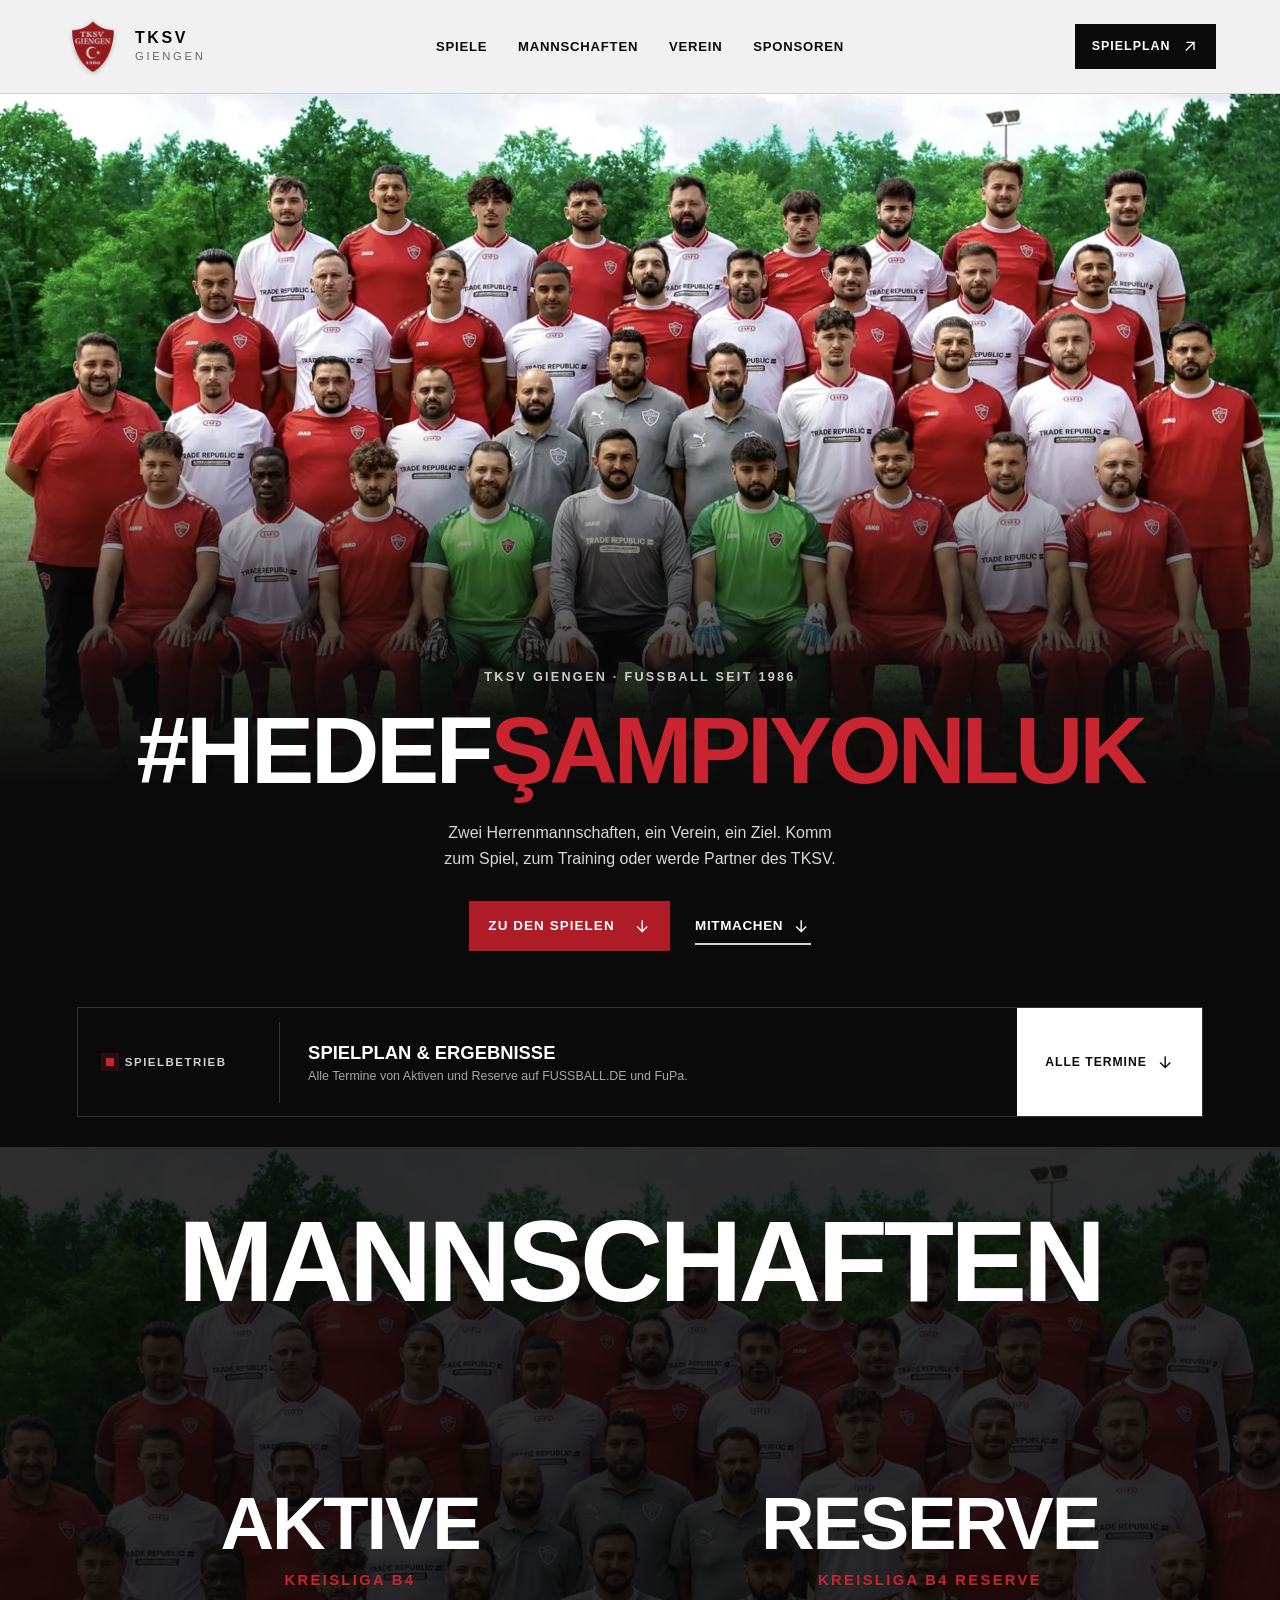
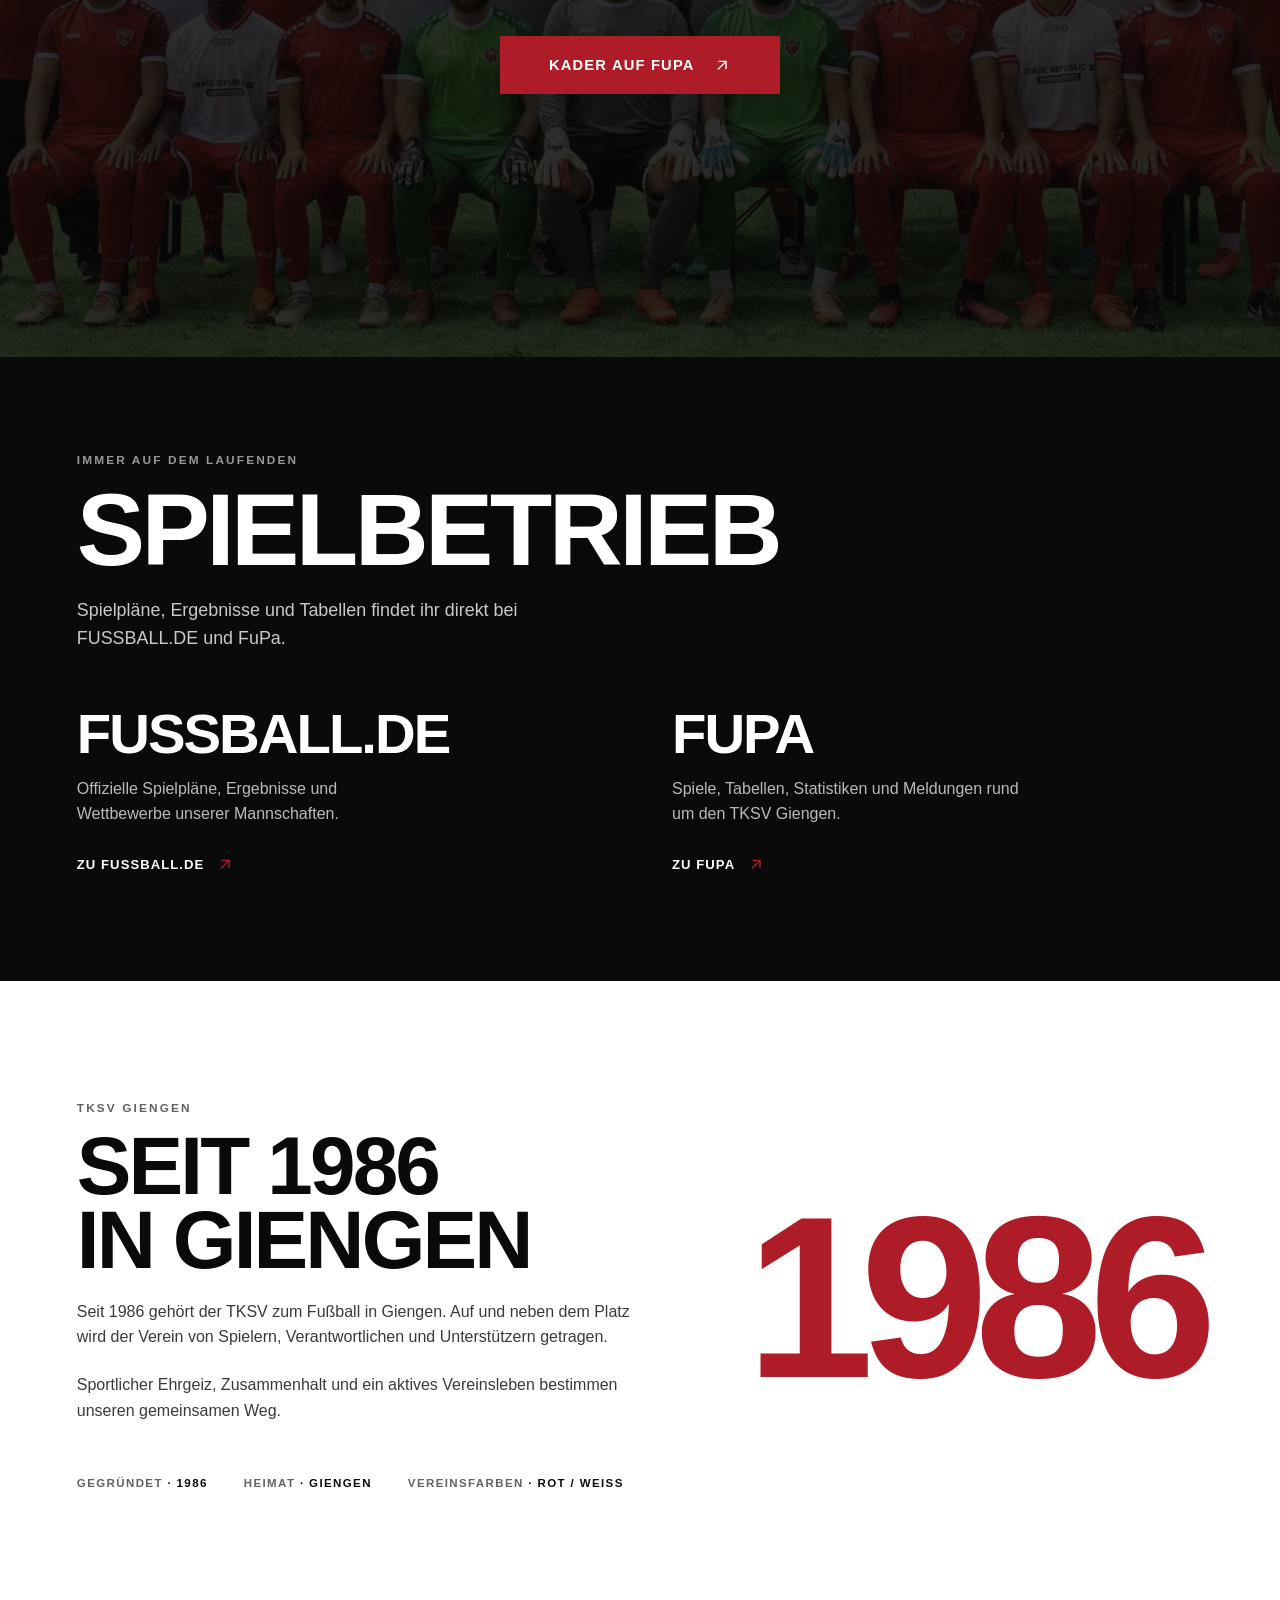
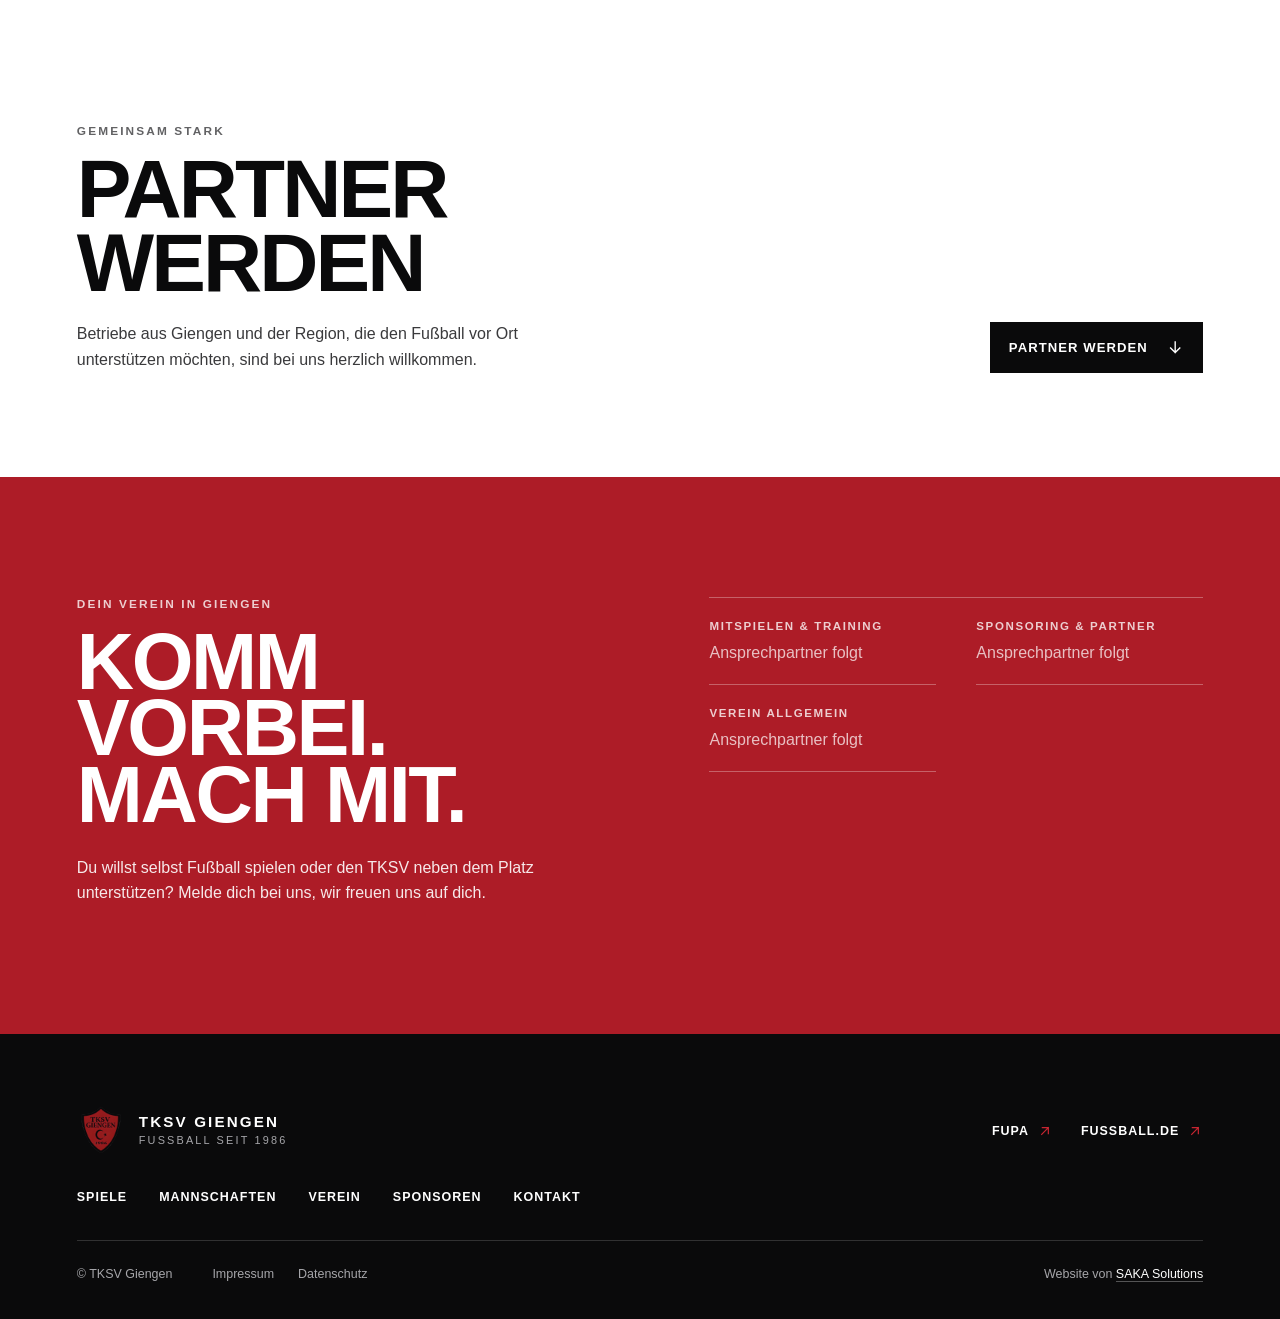
==== commit 7c8d7386: "Seite fertigstellen: statischer Hero, Kontakt, Footer, Rechtsseiten - Hero-Slider entfernt, statisch" ====
--- a/index.html
+++ b/index.html
@@ -4,18 +4,64 @@
     <meta charset="utf-8">
     <meta name="viewport" content="width=device-width, initial-scale=1">
     <title>TKSV Giengen | Fußball in Giengen</title>
-    <meta name="description" content="Spiele, Ergebnisse, Mannschaften und Neuigkeiten des TKSV Giengen.">
-    <meta name="theme-color" content="#f4f2ed">
-    <link rel="icon" type="image/svg+xml" href="data:image/svg+xml,%3Csvg xmlns='http://www.w3.org/2000/svg' viewBox='0 0 64 64'%3E%3Cpath fill='%23ad1c27' stroke='%23fff' stroke-width='3' d='M32 3 55 13v18c0 14-9 24-23 30C18 55 9 45 9 31V13L32 3Z'/%3E%3Cpath fill='none' stroke='%2309090a' stroke-width='5' d='M22 23h20M32 23v22'/%3E%3C/svg%3E">
-    <link rel="stylesheet" href="styles.css?v=18">
-    <script src="script.js?v=14" defer></script>
+    <meta name="description" content="TKSV Giengen: Fußball in Giengen an der Brenz seit 1986. Mannschaften, Spielbetrieb, Kontakt und Partner des Vereins.">
+    <meta name="theme-color" content="#0a0a0b">
+    <!-- Live über GitHub Pages. Bei eigener Domain og:url, og:image und JSON-LD-Adressen umstellen und canonical ergänzen. -->
+    <meta property="og:type" content="website">
+    <meta property="og:url" content="https://sakasolutions.github.io/tksvgiengen/">
+    <meta property="og:locale" content="de_DE">
+    <meta property="og:site_name" content="TKSV Giengen">
+    <meta property="og:title" content="TKSV Giengen | Fußball in Giengen">
+    <meta property="og:description" content="Fußball in Giengen an der Brenz seit 1986. Komm vorbei, mach mit.">
+    <meta property="og:image" content="https://sakasolutions.github.io/tksvgiengen/assets/og-image.jpg">
+    <meta property="og:image:width" content="1200">
+    <meta property="og:image:height" content="630">
+    <meta name="twitter:card" content="summary_large_image">
+    <link rel="icon" type="image/png" sizes="48x48" href="assets/logo/favicon-48.png">
+    <link rel="apple-touch-icon" href="assets/logo/apple-touch-icon.png">
+    <link rel="preload" as="image" type="image/webp" imagesrcset="assets/hero-800.webp 800w, assets/hero-1200.webp 1200w, assets/hero-1920.webp 1920w" imagesizes="100vw">
+    <link rel="stylesheet" href="styles.css?v=21">
+    <script src="daten.js?v=1" defer></script>
+    <script src="script.js?v=15" defer></script>
+    <script type="application/ld+json">
+      {
+        "@context": "https://schema.org",
+        "@type": "SportsClub",
+        "name": "TKSV Giengen",
+        "sport": "Fußball",
+        "foundingDate": "1986",
+        "url": "https://sakasolutions.github.io/tksvgiengen/",
+        "logo": "https://sakasolutions.github.io/tksvgiengen/assets/logo/logo-256.png",
+        "image": "https://sakasolutions.github.io/tksvgiengen/assets/og-image.jpg",
+        "address": {
+          "@type": "PostalAddress",
+          "addressLocality": "Giengen an der Brenz",
+          "addressCountry": "DE"
+        },
+        "sameAs": [
+          "https://www.fupa.net/club/tksv-giengen",
+          "https://www.fussball.de/verein/tuerk-ksv-giengen-wuerttemberg/-/id/00ES8GNB3G00001NVV0AG08LVUPGND5I"
+        ]
+      }
+    </script>
   </head>
   <body>
+    <svg class="icon-sprite" aria-hidden="true" focusable="false">
+      <symbol id="i-arrow-up-right" viewBox="0 0 24 24"><path d="M7 17 17 7M8 7h9v9"/></symbol>
+      <symbol id="i-arrow-down" viewBox="0 0 24 24"><path d="M12 5v14M6 13l6 6 6-6"/></symbol>
+      <symbol id="i-calendar" viewBox="0 0 24 24"><path d="M7 3v4M17 3v4M4 9h16M5 5h14a1 1 0 0 1 1 1v14H4V6a1 1 0 0 1 1-1Z"/></symbol>
+      <symbol id="i-pin" viewBox="0 0 24 24"><path d="M20 10c0 5-8 11-8 11S4 15 4 10a8 8 0 1 1 16 0Z"/><circle cx="12" cy="10" r="2.5"/></symbol>
+      <symbol id="i-phone" viewBox="0 0 24 24"><path d="M5 4h4l2 5-2.5 1.5a11 11 0 0 0 5 5L15 13l5 2v4a1 1 0 0 1-1 1A16 16 0 0 1 4 5a1 1 0 0 1 1-1Z"/></symbol>
+      <symbol id="i-mail" viewBox="0 0 24 24"><path d="M4 6h16v12H4zM4 7l8 6 8-6"/></symbol>
+      <symbol id="i-instagram" viewBox="0 0 24 24"><rect x="4" y="4" width="16" height="16" rx="4.5"/><circle cx="12" cy="12" r="3.6"/><path d="M16.6 7.4h.01"/></symbol>
+      <symbol id="i-play" viewBox="0 0 24 24"><path fill="currentColor" stroke="none" d="M8 6.5v11l10-5.5Z"/></symbol>
+    </svg>
+
     <a class="skip-link" href="#inhalt">Zum Inhalt springen</a>
 
     <header class="site-header" data-header>
       <a class="brand" href="#start" aria-label="TKSV Giengen – Startseite">
-        <img src="assets/logo/logo.png" alt="Wappen des TKSV Giengen" width="56" height="56">
+        <img src="assets/logo/logo-256.png" alt="Wappen des TKSV Giengen" width="56" height="56">
         <span class="brand-name"><strong>TKSV</strong><small>Giengen</small></span>
       </a>
 
@@ -29,7 +75,7 @@
 
       <a class="header-cta" href="#spiele">
         Spielplan
-        <svg aria-hidden="true" viewBox="0 0 24 24"><path d="M7 17 17 7M8 7h9v9"/></svg>
+        <svg aria-hidden="true" viewBox="0 0 24 24"><use href="#i-arrow-up-right"/></svg>
       </a>
 
       <button class="menu-button" type="button" aria-expanded="false" aria-controls="mobile-menu" data-menu-button>
@@ -43,114 +89,57 @@
         <a href="#mannschaften">Mannschaften</a>
         <a href="#verein">Verein</a>
         <a href="#sponsoren">Sponsoren</a>
+        <a href="#kontakt">Kontakt</a>
       </nav>
     </header>
 
     <main id="inhalt">
-      <section class="hero" id="start" data-hero aria-roledescription="Karussell" aria-labelledby="hero-title">
-        <div class="hero-slider" data-hero-slider>
-          <div class="hero-viewport" data-hero-viewport>
-            <article class="hero-slide hero-slide--start is-active" data-hero-slide data-hero-label="#HedefŞampiyonluk" id="hero-slide-1" aria-labelledby="hero-title">
-              <div class="hero-photo" aria-hidden="true">
-                <picture>
-                  <source media="(min-width: 761px)" srcset="assets/hero1.png" width="1932" height="1086">
-                  <img src="assets/logo/logo.png" alt="" width="2000" height="2000">
-                </picture>
-              </div>
-              <div class="hero-copy">
-                
-                <h1 id="hero-title"><span class="hash">#Hedef</span><span>Şampiyonluk</span></h1>
-                <p class="hero-intro">
-                  Nach dem Abstieg aus der Kreisliga A3 gilt für die neue Saison ein
-                  klares Ziel.
-                  <span class="hero-support">
-                    Gemeinsam wollen wir zurück in die Kreisliga A. Unterstützt unsere
-                    Mannschaft bei jedem Heim- und Auswärtsspiel und werde Teil des Aufstiegs!
-                  </span>
-                </p>
-                <div class="hero-actions">
-                  <a class="primary-action" href="#spiele">
-                    Zu den Spielen
-                    <svg aria-hidden="true" viewBox="0 0 24 24"><path d="M12 5v14M6 13l6 6 6-6"/></svg>
-                  </a>
-                  <a class="text-action" href="#aktuelles">
-                    Zum Verein
-                    <svg aria-hidden="true" viewBox="0 0 24 24"><path d="M7 17 17 7M8 7h9v9"/></svg>
-                  </a>
-                </div>
-              </div>
-            </article>
-
-            <article class="hero-slide hero-slide--join" data-hero-slide data-hero-label="Komm vorbei. Mach mit." id="hero-slide-2" aria-labelledby="hero-join-title" aria-hidden="true" inert>
-              <div class="hero-copy">
-                <p class="eyebrow">Dein Verein in Giengen</p>
-                <h2 id="hero-join-title"><span>Komm vorbei.</span><span>Mach mit.</span></h2>
-                <p class="hero-intro">
-                  Du willst selbst Fußball spielen oder den TKSV neben dem Platz
-                  unterstützen? Lerne unseren Verein kennen und werde Teil der Mannschaft.
-                </p>
-                <div class="hero-actions">
-                  <a class="primary-action" href="#verein">
-                    Verein kennenlernen
-                    <svg aria-hidden="true" viewBox="0 0 24 24"><path d="M7 17 17 7M8 7h9v9"/></svg>
-                  </a>
-                  <a class="text-action" href="#verein">Kontakt</a>
-                </div>
-              </div>
-              <div class="hero-slide-media"></div>
-            </article>
-
-            <article class="hero-slide hero-slide--match" data-hero-slide data-match-slide data-hero-label="Nächstes Pflichtspiel" id="hero-slide-3" aria-labelledby="hero-match-title" aria-hidden="true" inert>
-              <div class="hero-copy">
-                <p class="eyebrow">Nächstes Pflichtspiel</p>
-                <p class="match-side" data-match-side></p>
-                <div class="match-fixture has-crests" data-match-fixture>
-                  <div class="match-team">
-                    <img class="match-crest" data-match-home-crest src="assets/logo/logo.png" alt="TKSV Giengen" width="112" height="112">
-                    <h2 class="match-team-name" id="hero-match-title" data-match-home></h2>
-                  </div>
-                  <p class="match-vs" aria-hidden="true"><span>·</span> VS <span>·</span></p>
-                  <div class="match-team">
-                    <img class="match-crest is-placeholder" data-match-away-crest src="assets/logo/opponent-placeholder.svg" alt="Wappen folgt" width="112" height="112">
-                    <p class="match-team-name" data-match-away></p>
-                  </div>
-                </div>
-                <p class="match-kickoff" data-match-kickoff></p>
-                <p class="match-venue" data-match-venue></p>
-                <p class="match-competition" data-match-competition hidden></p>
-                <p class="match-note" data-match-note hidden></p>
-                <div class="hero-actions">
-                  <a class="primary-action" data-match-cta href="#spiele">
-                    Zum Spielplan
-                    <svg aria-hidden="true" viewBox="0 0 24 24"><path d="M12 5v14M6 13l6 6 6-6"/></svg>
-                  </a>
-                </div>
-              </div>
-            </article>
-          </div>
-
-          <div class="hero-pager" role="tablist" aria-label="Hero-Folien" data-hero-pager></div>
-        </div>
-
-        <aside class="match-strip" id="naechstes-spiel" aria-label="Nächstes Spiel">
-          <div class="match-kicker"><span class="status-mark" aria-hidden="true"></span> Nächstes Pflichtspiel</div>
+      <section class="hero" id="start" aria-labelledby="hero-title">
+        <div class="hero-photo">
+          <picture>
+            <source type="image/webp" srcset="assets/hero-800.webp 800w, assets/hero-1200.webp 1200w, assets/hero-1920.webp 1920w" sizes="100vw">
+            <img src="assets/hero-1600.jpg" alt="Mannschaftsfoto des TKSV Giengen in Rot und Weiß" width="1932" height="1086" fetchpriority="high">
+          </picture>
+        </div>
+
+        <div class="hero-copy">
+          <p class="eyebrow">TKSV Giengen · Fußball seit 1986</p>
+          <h1 id="hero-title"><span class="hash">#Hedef</span><span>Şampiyonluk</span></h1>
+          <p class="hero-intro">
+            Zwei Herrenmannschaften, ein Verein, ein Ziel. Komm zum Spiel,
+            zum Training oder werde Partner des TKSV.
+          </p>
+          <div class="hero-actions">
+            <a class="primary-action" href="#spiele">
+              Zu den Spielen
+              <svg aria-hidden="true" viewBox="0 0 24 24"><use href="#i-arrow-down"/></svg>
+            </a>
+            <a class="text-action" href="#kontakt">
+              Mitmachen
+              <svg aria-hidden="true" viewBox="0 0 24 24"><use href="#i-arrow-down"/></svg>
+            </a>
+          </div>
+        </div>
+
+        <aside class="match-strip" id="naechstes-spiel" aria-label="Spielbetrieb" data-match-strip>
+          <div class="match-kicker"><span class="status-mark" aria-hidden="true"></span> <span data-strip-kicker>Spielbetrieb</span></div>
           <div class="match-status">
-            <strong data-strip-title>Termin folgt</strong>
-            <span data-strip-detail>Der nächste bestätigte Spieltermin erscheint hier.</span>
-          </div>
-          <div class="match-meta">
+            <strong data-strip-title>Spielplan &amp; Ergebnisse</strong>
+            <span data-strip-detail>Alle Termine von Aktiven und Reserve auf FUSSBALL.DE und FuPa.</span>
+          </div>
+          <div class="match-meta" data-strip-meta hidden>
             <span>
-              <svg aria-hidden="true" viewBox="0 0 24 24"><path d="M7 3v4M17 3v4M4 9h16M5 5h14a1 1 0 0 1 1 1v14H4V6a1 1 0 0 1 1-1Z"/></svg>
-              <span data-strip-date>Datum offen</span>
+              <svg aria-hidden="true" viewBox="0 0 24 24"><use href="#i-calendar"/></svg>
+              <span data-strip-date></span>
             </span>
             <span>
-              <svg aria-hidden="true" viewBox="0 0 24 24"><path d="M20 10c0 5-8 11-8 11S4 15 4 10a8 8 0 1 1 16 0Z"/><circle cx="12" cy="10" r="2.5"/></svg>
-              <span data-strip-venue>Spielort offen</span>
+              <svg aria-hidden="true" viewBox="0 0 24 24"><use href="#i-pin"/></svg>
+              <span data-strip-venue></span>
             </span>
           </div>
           <a class="all-matches" href="#spiele">
             Alle Termine
-            <svg aria-hidden="true" viewBox="0 0 24 24"><path d="M7 17 17 7M8 7h9v9"/></svg>
+            <svg aria-hidden="true" viewBox="0 0 24 24"><use href="#i-arrow-down"/></svg>
           </a>
         </aside>
       </section>
@@ -158,10 +147,17 @@
       <section class="news" id="aktuelles" data-news hidden aria-labelledby="news-title">
         <div class="news-inner">
           <header class="news-head">
-            <h2 id="news-title">Aktuelles</h2>
-            <p>Neuigkeiten rund um den TKSV Giengen</p>
+            <div>
+              <h2 id="news-title">Aktuelles</h2>
+              <p>Spieltage, Ergebnisse und Einblicke aus dem Verein gibt es zuerst auf Instagram.</p>
+            </div>
+            <a class="news-follow" data-instagram hidden>
+              <svg aria-hidden="true" viewBox="0 0 24 24"><use href="#i-instagram"/></svg>
+              <span data-instagram-handle>Instagram</span>
+              <svg aria-hidden="true" viewBox="0 0 24 24"><use href="#i-arrow-up-right"/></svg>
+            </a>
           </header>
-          <div class="news-grid" data-news-grid data-social-grid></div>
+          <div class="news-grid" data-news-grid hidden></div>
         </div>
       </section>
 
@@ -185,7 +181,7 @@
               <p>Offizielle Spielpläne, Ergebnisse und Wettbewerbe unserer Mannschaften.</p>
               <span class="fixture-portal-action">
                 Zu FUSSBALL.DE
-                <svg aria-hidden="true" viewBox="0 0 24 24"><path d="M7 17 17 7M8 7h9v9"/></svg>
+                <svg aria-hidden="true" viewBox="0 0 24 24"><use href="#i-arrow-up-right"/></svg>
               </span>
               <span class="sr-only">Öffnet FUSSBALL.DE in einem neuen Tab</span>
             </a>
@@ -194,7 +190,7 @@
               <p>Spiele, Tabellen, Statistiken und Meldungen rund um den TKSV Giengen.</p>
               <span class="fixture-portal-action">
                 Zu FuPa
-                <svg aria-hidden="true" viewBox="0 0 24 24"><path d="M7 17 17 7M8 7h9v9"/></svg>
+                <svg aria-hidden="true" viewBox="0 0 24 24"><use href="#i-arrow-up-right"/></svg>
               </span>
               <span class="sr-only">Öffnet FuPa in einem neuen Tab</span>
             </a>
@@ -206,25 +202,77 @@
         <div class="club-inner" data-club-inner></div>
       </section>
 
-      <section class="sponsors" id="sponsoren" data-sponsors hidden aria-labelledby="sponsors-title">
+      <section class="sponsors" id="sponsoren" data-sponsors aria-labelledby="sponsors-title">
         <div class="sponsors-inner">
           <header class="sponsors-head">
             <p class="sponsors-kicker">Gemeinsam stark</p>
-            <h2 id="sponsors-title">Unsere Partner</h2>
-            <p class="sponsors-lead">Wir bedanken uns bei allen Partnern, die den TKSV Giengen unterstützen.</p>
+            <h2 id="sponsors-title">
+              <span data-sponsors-filled hidden>Unsere Partner</span>
+              <span data-sponsors-empty>Partner werden</span>
+            </h2>
+            <p class="sponsors-lead" data-sponsors-filled hidden>Wir bedanken uns bei allen Partnern, die den TKSV Giengen unterstützen.</p>
+            <p class="sponsors-lead" data-sponsors-empty>Betriebe aus Giengen und der Region, die den Fußball vor Ort unterstützen möchten, sind bei uns herzlich willkommen.</p>
           </header>
-          <div class="sponsors-board" data-sponsors-board></div>
+          <div class="sponsors-board" data-sponsors-board hidden></div>
           <div class="sponsors-invite">
             <p>Interesse an einer Partnerschaft? Wir freuen uns über eine Nachricht.</p>
             <a class="sponsors-cta" href="#kontakt">
               Partner werden
-              <svg aria-hidden="true" viewBox="0 0 24 24"><path d="M12 5v14M6 13l6 6 6-6"/></svg>
-            </a>
-          </div>
-        </div>
-      </section>
-
-      <div class="section-anchor" id="kontakt" aria-hidden="true"></div>
+              <svg aria-hidden="true" viewBox="0 0 24 24"><use href="#i-arrow-down"/></svg>
+            </a>
+          </div>
+        </div>
+      </section>
+
+      <section class="join" id="kontakt" aria-labelledby="join-title">
+        <div class="join-inner">
+          <div class="join-copy">
+            <p class="join-kicker">Dein Verein in Giengen</p>
+            <h2 id="join-title"><span>Komm vorbei.</span><span>Mach mit.</span></h2>
+            <p class="join-text">
+              Du willst selbst Fußball spielen oder den TKSV neben dem Platz
+              unterstützen? Melde dich bei uns, wir freuen uns auf dich.
+            </p>
+            <a class="join-instagram" data-instagram hidden>
+              <svg aria-hidden="true" viewBox="0 0 24 24"><use href="#i-instagram"/></svg>
+              <span data-instagram-handle>Instagram</span>
+            </a>
+          </div>
+          <div class="join-contacts" data-contacts></div>
+        </div>
+      </section>
     </main>
+
+    <footer class="site-footer">
+      <div class="footer-inner">
+        <div class="footer-top">
+          <a class="footer-brand" href="#start">
+            <img src="assets/logo/logo-256.png" alt="" width="48" height="48" loading="lazy">
+            <span><strong>TKSV Giengen</strong><small>Fußball seit 1986</small></span>
+          </a>
+          <nav class="footer-nav" aria-label="Footer-Navigation">
+            <a href="#spiele">Spiele</a>
+            <a href="#aktuelles">Aktuelles</a>
+            <a href="#mannschaften">Mannschaften</a>
+            <a href="#verein">Verein</a>
+            <a href="#sponsoren">Sponsoren</a>
+            <a href="#kontakt">Kontakt</a>
+          </nav>
+          <ul class="footer-social" aria-label="Der TKSV im Netz">
+            <li hidden><a data-instagram hidden>Instagram <svg aria-hidden="true" viewBox="0 0 24 24"><use href="#i-arrow-up-right"/></svg></a></li>
+            <li><a href="https://www.fupa.net/club/tksv-giengen" target="_blank" rel="noopener noreferrer">FuPa <svg aria-hidden="true" viewBox="0 0 24 24"><use href="#i-arrow-up-right"/></svg></a></li>
+            <li><a href="https://www.fussball.de/verein/tuerk-ksv-giengen-wuerttemberg/-/id/00ES8GNB3G00001NVV0AG08LVUPGND5I" target="_blank" rel="noopener noreferrer">FUSSBALL.DE <svg aria-hidden="true" viewBox="0 0 24 24"><use href="#i-arrow-up-right"/></svg></a></li>
+          </ul>
+        </div>
+        <div class="footer-bottom">
+          <p>© TKSV Giengen</p>
+          <nav class="footer-legal" aria-label="Rechtliches">
+            <a href="impressum.html">Impressum</a>
+            <a href="datenschutz.html">Datenschutz</a>
+          </nav>
+          <p class="footer-credit">Website von <a href="https://saka-it.de/webdesign">SAKA Solutions</a></p>
+        </div>
+      </div>
+    </footer>
   </body>
 </html>
--- a/styles.css
+++ b/styles.css
@@ -11,6 +11,8 @@
 
 * { box-sizing: border-box; }
 
+[hidden] { display: none !important; }
+
 html { scroll-behavior: smooth; }
 
 body {
@@ -33,6 +35,13 @@
   stroke-linecap: square;
   stroke-linejoin: miter;
   stroke-width: 1.8;
+}
+
+.icon-sprite {
+  position: absolute;
+  width: 0;
+  height: 0;
+  overflow: hidden;
 }
 
 .sr-only {
@@ -78,7 +87,6 @@
   border-bottom: 1px solid var(--line-dark);
   padding: 0 clamp(24px, 5vw, 84px);
   background: rgba(255, 255, 255, 0.94);
-  backdrop-filter: blur(12px);
 }
 
 .brand {
@@ -149,118 +157,32 @@
 .menu-button, .mobile-nav { display: none; }
 
 .hero {
+  --header-h: 94px;
+  --photo-h: min(56.25vw, calc(100svh - var(--header-h) - 48px));
   position: relative;
-  display: flex;
-  min-height: 100svh;
-  flex-direction: column;
   isolation: isolate;
   overflow: hidden;
+  padding-top: var(--header-h);
   background: var(--ink);
-}
-
-.hero-slider {
+  color: var(--white);
+}
+
+/* Mannschaftsfoto läuft nach unten in den Hintergrund aus. */
+.hero-photo {
   position: relative;
-  flex: 1 1 auto;
-  min-height: 100svh;
-}
-
-.hero-viewport {
-  position: absolute;
-  inset: 0;
-  overflow: hidden;
-  touch-action: pan-y;
-}
-
-.hero-slide {
-  position: absolute;
-  inset: 0;
   z-index: 0;
-  display: flex;
-  align-items: center;
-  padding: 134px clamp(24px, 6vw, 104px) 200px;
-  opacity: 0;
-  visibility: hidden;
-  pointer-events: none;
-  transition: opacity 700ms ease, visibility 700ms ease;
-}
-
-.hero-slide.is-active {
-  z-index: 2;
-  opacity: 1;
-  visibility: visible;
-  pointer-events: auto;
-}
-
-.hero-slide[hidden] {
-  display: none !important;
-}
-
-.hero-slide--start::after {
-  position: absolute;
-  z-index: 1;
-  inset: 0;
-  background: rgba(6, 6, 7, 0.78);
-  content: "";
-  pointer-events: none;
-}
-
-.hero-slide--join {
-  background: var(--red);
-}
-
-.hero-slide-media {
-  display: none;
-}
-
-.hero-pager {
-  position: absolute;
-  z-index: 6;
-  left: clamp(24px, 6vw, 104px);
-  bottom: 154px;
-  display: flex;
-  gap: 8px;
-}
-
-.hero-pager button {
-  width: 36px;
-  height: 36px;
-  border: 1px solid rgba(255, 255, 255, 0.38);
-  background: transparent;
-  color: var(--white);
-  font-size: 0.72rem;
-  font-weight: 800;
-  letter-spacing: 0.08em;
-  cursor: pointer;
-}
-
-.hero-pager button.is-active {
-  background: var(--red);
-  border-color: var(--red);
-  color: var(--white);
-}
-
-.hero[data-hero-theme="join"] .hero-pager button.is-active {
-  background: var(--white);
-  border-color: var(--white);
-  color: var(--red);
-}
-
-.hero-photo {
-  position: absolute;
-  z-index: 0;
-  inset: 0;
-  overflow: hidden;
+  height: var(--photo-h);
+  -webkit-mask-image: linear-gradient(to bottom, #000 0%, #000 46%, rgba(0, 0, 0, 0.4) 70%, rgba(0, 0, 0, 0.12) 84%, transparent 96%);
+  mask-image: linear-gradient(to bottom, #000 0%, #000 46%, rgba(0, 0, 0, 0.4) 70%, rgba(0, 0, 0, 0.12) 84%, transparent 96%);
 }
 
 .hero-photo picture {
-  position: absolute;
-  inset: 0;
   display: block;
+  height: 100%;
 }
 
 .hero-photo img {
-  position: absolute;
-  inset: 0;
+  display: block;
   width: 100%;
   height: 100%;
   object-fit: cover;
@@ -268,26 +190,19 @@
   filter: saturate(0.88) contrast(1.06);
 }
 
-.hero-grid {
-  display: none;
-}
-
-.hero-number {
-  display: none;
-}
-
 .hero-copy {
   position: relative;
   z-index: 2;
-  max-width: 850px;
-  padding: 12px 3vw 12px 0;
+  width: min(100% - 2 * clamp(24px, 6vw, 104px), 1680px);
+  margin: calc(var(--photo-h) * -0.2) auto 0;
+  padding-bottom: 56px;
+  text-align: center;
 }
 
 .eyebrow {
   display: flex;
-  align-items: center;
-  gap: 0;
-  margin: 0 0 24px;
+  justify-content: center;
+  margin: 0 0 22px;
   color: rgba(255, 255, 255, 0.78);
   font-size: 0.79rem;
   font-weight: 900;
@@ -295,191 +210,37 @@
   text-transform: uppercase;
 }
 
-.eyebrow span { display: none; }
-
 .hero h1 {
   margin: 0;
   font-family: Impact, Haettenschweiler, "Arial Narrow Bold", sans-serif;
-  font-size: clamp(5.25rem, 8vw, 8.5rem);
-  font-weight: 900;
-  letter-spacing: -0.025em;
-  line-height: 0.82;
-  text-transform: uppercase;
-}
-
-.hero h1 span,
-.hero-slide--join h2 span { display: block; }
+  font-size: clamp(4.8rem, 8.4vw, 9.4rem);
+  font-weight: 900;
+  letter-spacing: -0.035em;
+  line-height: 1;
+  text-transform: uppercase;
+}
+
+.hero h1 span { display: block; }
 .hero h1 .hash { color: var(--white); }
-.hero h1 span:last-child { color: var(--red); }
-
-.hero-slide--join h2 {
-  margin: 0;
-  max-width: 100%;
-  color: var(--white);
-  font-family: Impact, Haettenschweiler, "Arial Narrow Bold", sans-serif;
-  font-size: clamp(3.6rem, 6.2vw, 7.4rem);
-  font-weight: 900;
-  letter-spacing: -0.03em;
-  line-height: 0.84;
-  text-transform: uppercase;
-}
-
-.hero-slide--join .hero-intro {
-  max-width: 34em;
-  color: rgba(255, 255, 255, 0.9);
-}
-
-.hero-slide--join .primary-action {
-  background: var(--white);
-  color: var(--red);
-}
-
-.hero-slide--join .primary-action:hover {
-  background: var(--ink);
-  color: var(--white);
-}
-
-.hero-slide--match {
-  background: var(--ink);
-  justify-content: center;
-}
-
-.hero-slide--match .hero-copy {
-  width: min(92vw, 1480px);
-  max-width: none;
-  margin: 0 auto;
-  padding-right: 0;
-  text-align: center;
-}
-
-.hero-slide--match .eyebrow {
-  justify-content: center;
-  margin-bottom: 12px;
-}
-
-.match-side {
-  margin: 0 0 22px;
-  color: rgba(255, 255, 255, 0.62);
-  font-size: 0.74rem;
-  font-weight: 900;
-  letter-spacing: 0.16em;
-  text-transform: uppercase;
-}
-
-.match-side:empty {
-  display: none;
-}
-
-.match-fixture {
-  display: flex;
-  flex-wrap: nowrap;
-  align-items: center;
-  justify-content: center;
-  gap: clamp(14px, 2vw, 32px);
-  min-width: 0;
-}
-
-.match-team {
-  display: flex;
-  flex-direction: column;
-  min-width: 0;
-  align-items: center;
-  justify-content: center;
-  gap: 16px;
-}
-
-.match-team-name {
-  margin: 0;
-  color: var(--white);
-  font-family: Impact, Haettenschweiler, "Arial Narrow Bold", sans-serif;
-  font-size: clamp(2.35rem, 4.2vw, 5.1rem);
-  font-weight: 900;
-  letter-spacing: -0.03em;
-  line-height: 0.92;
-  text-transform: uppercase;
-}
-
-.match-vs {
-  flex: none;
-  margin: 0;
-  color: var(--red);
-  font-family: Impact, Haettenschweiler, "Arial Narrow Bold", sans-serif;
-  font-size: clamp(1.35rem, 2vw, 2rem);
-  letter-spacing: 0.04em;
-  line-height: 1;
-}
-
-.match-vs span {
-  margin: 0 0.28em;
-  color: rgba(255, 255, 255, 0.38);
-  font-size: 0.72em;
-}
-
-.match-crest {
-  display: block;
-  width: clamp(72px, 7.2vw, 112px);
-  height: clamp(72px, 7.2vw, 112px);
-  object-fit: contain;
-  filter: drop-shadow(0 10px 18px rgba(0, 0, 0, 0.28));
-}
-
-.match-crest.is-placeholder {
-  opacity: 0.9;
-}
-
-.match-kickoff {
-  margin: 28px 0 0;
-  color: var(--white);
-  font-size: clamp(1.12rem, 1.7vw, 1.5rem);
-  font-weight: 800;
-  letter-spacing: 0.02em;
-}
-
-.match-venue {
-  margin: 10px 0 0;
-  color: rgba(255, 255, 255, 0.66);
-  font-size: 0.95rem;
-}
-
-.match-competition,
-.match-note {
-  margin: 10px 0 0;
-  color: rgba(255, 255, 255, 0.5);
-  font-size: 0.72rem;
-  font-weight: 800;
-  letter-spacing: 0.14em;
-  text-transform: uppercase;
-}
-
-.hero-slide--match .hero-actions { justify-content: center; }
-
-.hero-slide--match .primary-action:hover {
-  background: var(--red-bright);
-}
-
-.hero.is-match-slide .match-strip {
-  display: none;
-}
-
-.hero.is-match-slide .hero-pager {
-  bottom: 36px;
-}
-
-.hero.is-match-slide .hero-slide--match {
-  padding-bottom: 96px;
-}
+.hero h1 span:last-child { color: var(--red-bright); letter-spacing: -0.045em; }
 
 .hero-intro {
-  max-width: 590px;
-  margin: 30px 0 0;
+  max-width: 760px;
+  text-wrap: balance;
+  margin: 24px auto 0;
   color: rgba(255, 255, 255, 0.84);
   font-size: clamp(1rem, 1.2vw, 1.16rem);
   line-height: 1.65;
 }
 
-.hero-support { display: block; margin-top: 8px; }
-
-.hero-actions { display: flex; flex-wrap: wrap; align-items: center; gap: 25px; margin-top: 32px; }
+.hero-actions {
+  display: flex;
+  flex-wrap: wrap;
+  align-items: center;
+  justify-content: center;
+  gap: 25px;
+  margin-top: 28px;
+}
 
 .primary-action {
   display: inline-flex;
@@ -492,10 +253,10 @@
   font-weight: 900;
   letter-spacing: 0.08em;
   text-transform: uppercase;
-  transition: background 180ms ease, transform 180ms ease;
-}
-
-.primary-action:hover { background: var(--ink); transform: translateY(-2px); }
+  transition: background 180ms ease;
+}
+
+.primary-action:hover { background: var(--red-bright); }
 
 .text-action {
   display: inline-flex;
@@ -510,33 +271,23 @@
   text-transform: uppercase;
 }
 
-.crest-stage {
-  display: none;
-}
-
-.hero-crest {
+.text-action:hover { border-bottom-color: var(--red-bright); }
+
+.match-strip {
   position: relative;
-  width: 100%;
-  height: auto;
-  z-index: 1;
-  filter: drop-shadow(0 18px 30px rgba(0, 0, 0, 0.35));
-}
-
-.match-strip {
-  position: absolute;
-  z-index: 5;
-  right: clamp(24px, 6vw, 104px);
-  bottom: 30px;
-  left: clamp(24px, 6vw, 104px);
+  z-index: 2;
   display: grid;
   grid-template-columns: 0.75fr 1.45fr 1.3fr auto;
   align-items: center;
+  width: min(100% - 2 * clamp(24px, 6vw, 104px), 1680px);
   min-height: 108px;
-  border-top: 0;
+  margin: 0 auto 30px;
+  border: 1px solid var(--line-light);
   background: var(--ink);
   color: var(--white);
-  box-shadow: 0 22px 54px rgba(10, 10, 11, 0.18);
-}
+}
+
+.match-strip:not(.has-match) { grid-template-columns: 0.75fr 2.75fr auto; }
 
 .match-strip > * { padding: 20px 28px; }
 .match-kicker { display: flex; align-items: center; gap: 11px; color: #d0d0d2; font-size: 0.72rem; font-weight: 900; letter-spacing: 0.13em; text-transform: uppercase; }
@@ -565,6 +316,7 @@
 .all-matches:hover { background: var(--red); color: var(--white); }
 .section-anchor { height: 1px; }
 
+
 .news {
   background: var(--white);
   color: var(--ink);
@@ -581,7 +333,38 @@
 }
 
 .news-head {
+  display: grid;
+  gap: 28px;
+}
+
+.news-head > div {
   max-width: 34em;
+}
+
+.news-follow {
+  display: inline-flex;
+  width: fit-content;
+  max-width: 100%;
+  align-items: center;
+  gap: 12px;
+  background: var(--ink);
+  color: var(--white);
+  padding: 16px 19px;
+  font-size: 0.84rem;
+  font-weight: 900;
+  letter-spacing: 0.08em;
+  text-transform: uppercase;
+  transition: background 180ms ease;
+}
+
+.news-follow:hover,
+.news-follow:focus-visible { background: var(--red); }
+
+@media (min-width: 761px) {
+  .news-head {
+    grid-template-columns: minmax(0, 1fr) auto;
+    align-items: end;
+  }
 }
 
 .news-head h2 {
@@ -1020,9 +803,8 @@
   }
   .mobile-nav[hidden] { display: none; }
   .mobile-nav a { border-bottom: 1px solid var(--line-light); padding: 14px 0; font-family: Impact, "Arial Narrow", sans-serif; font-size: clamp(2.35rem, 6vw, 4rem); letter-spacing: 0.03em; text-transform: uppercase; }
-  .hero h1 { font-size: clamp(4.8rem, 8.7vw, 7.5rem); }
-  .hero-slide--join h2 { font-size: clamp(3.8rem, 8vw, 6.6rem); }
-  .match-strip { grid-template-columns: 1fr 1.5fr auto; }
+  .match-strip,
+  .match-strip:not(.has-match) { grid-template-columns: 1fr 1.5fr auto; }
   .match-meta { display: none; }
 }
 
@@ -1071,81 +853,18 @@
   .mobile-nav[hidden] { display: none; }
   .mobile-nav a { border-bottom: 1px solid var(--line-light); padding: 14px 0; font-family: Impact, "Arial Narrow", sans-serif; font-size: 2.35rem; letter-spacing: 0.03em; text-transform: uppercase; }
 
-  .hero {
-    --hero-pad: 20px;
-    min-height: 100svh;
-    padding: 78px 0 0;
-  }
-
-  .hero-slider {
-    min-height: 0;
-  }
-
-  .hero-slide {
-    align-items: stretch;
-    padding: 0 0 64px;
-  }
-
-  .hero-slide--start::after {
-    background:
-      radial-gradient(ellipse at 50% 42%, rgba(6, 6, 7, 0.22) 0%, rgba(6, 6, 7, 0.78) 68%),
-      rgba(6, 6, 7, 0.42);
-  }
-
-  .hero-slide-media { display: none !important; }
-
-  .hero-pager {
-    left: var(--hero-pad);
-    bottom: 18px;
-    transform: none;
-  }
-
-  .hero.is-match-slide .hero-pager {
-    bottom: 18px;
-  }
-
-  .hero.is-match-slide .hero-slide--match {
-    padding-bottom: 64px;
-  }
-
-  .hero-photo {
-    display: block;
-    position: absolute;
-    inset: 0;
-    z-index: 0;
-    overflow: hidden;
-    pointer-events: none;
-  }
-
-  .hero-photo img {
-    inset: auto;
-    top: 50%;
-    left: 50%;
-    width: 155vw;
-    height: 155vw;
-    max-width: none;
-    object-fit: contain;
-    object-position: center;
-    transform: translate(-50%, -46%);
-    filter: saturate(1.04) contrast(1.08);
-    opacity: 1;
-  }
+  .hero { --header-h: 78px; }
 
   .hero-copy {
-    position: relative;
-    z-index: 3;
-    display: flex;
-    flex: 1 1 auto;
-    flex-direction: column;
-    justify-content: center;
-    max-width: none;
-    min-width: 0;
-    min-height: 0;
-    padding: 28px var(--hero-pad) 36px;
+    width: auto;
+    margin: calc(var(--photo-h) * -0.18) 0 0;
+    padding: 0 20px 40px;
+    text-align: left;
   }
 
   .eyebrow {
-    margin-bottom: 18px;
+    justify-content: flex-start;
+    margin-bottom: 16px;
     color: rgba(255, 255, 255, 0.74);
     font-size: 0.68rem;
     letter-spacing: 0.14em;
@@ -1157,114 +876,25 @@
     line-height: 0.86;
   }
 
-  .hero h1 .hash { color: var(--white); }
-  .hero h1 span:last-child { color: var(--red-bright); letter-spacing: -0.05em; }
+  .hero h1 span:last-child { margin-top: 0.08em; letter-spacing: -0.05em; }
 
   .hero-intro {
-    width: 100%;
     max-width: 34em;
-    margin-top: 22px;
-    color: rgba(255, 255, 255, 0.84);
+    margin: 20px 0 0;
     font-size: 0.95rem;
     line-height: 1.55;
   }
 
-  .hero-support { margin-top: 10px; }
-  .hero-actions { margin-top: 28px; gap: 18px; }
-
-  .hero-slide--start .hero-intro,
-  .hero-slide--start .hero-actions {
-    position: relative;
-    top: 10%;
-  }
+  .hero-actions { justify-content: flex-start; margin-top: 26px; gap: 18px; }
   .primary-action { padding: 14px 15px; }
-  .text-action { border-bottom-color: rgba(255, 255, 255, 0.82); color: var(--white); font-size: 0.75rem; }
-  .crest-stage { display: none; }
-
-  .hero-slide--join h2 {
-    max-width: none;
-    font-size: clamp(2.55rem, 12.4vw, 3.7rem);
-    letter-spacing: -0.045em;
-    line-height: 0.9;
-  }
-
-  .hero-slide--join .hero-intro {
-    max-width: 28em;
-    margin-top: 18px;
-    font-size: 0.95rem;
-    line-height: 1.5;
-  }
-
-  .hero-slide--join .hero-actions {
-    flex-direction: column;
-    align-items: flex-start;
-    gap: 16px;
-  }
-
-  .hero-slide--match .hero-copy {
-    width: 100%;
-    padding-right: var(--hero-pad);
-    padding-left: var(--hero-pad);
-  }
-
-  .match-fixture {
-    flex-direction: column;
-    flex-wrap: wrap;
-    gap: 8px;
-  }
-
-  .match-team {
-    flex-direction: column;
-    gap: 8px;
-  }
-
-  .match-team-name {
-    font-size: clamp(2.15rem, 10.4vw, 3.15rem);
-    line-height: 0.94;
-    overflow-wrap: break-word;
-  }
-
-  .match-vs {
-    font-size: 1.15rem;
-  }
-
-  .match-vs span { display: none; }
-
-  .match-crest {
-    width: 56px;
-    height: 56px;
-  }
-
-  .match-kickoff {
-    margin-top: 22px;
-    font-size: clamp(1.12rem, 4.6vw, 1.35rem);
-    font-weight: 800;
-  }
-
-  .match-venue {
-    font-size: 0.9rem;
-  }
-
-  .hero-slide--match .hero-actions {
-    width: 100%;
-  }
-
-  .hero-slide--match .primary-action {
-    width: 100%;
-    justify-content: space-between;
-  }
-
-  .match-strip {
-    position: relative;
-    right: auto;
-    bottom: auto;
-    left: auto;
-    display: grid;
+  .text-action { font-size: 0.75rem; }
+
+  .match-strip,
+  .match-strip:not(.has-match) {
     grid-template-columns: minmax(0, 1fr) auto;
     width: 100%;
-    min-height: 108px;
-    margin-top: auto;
-    margin-left: 0;
+    margin: 0;
+    border-width: 1px 0 0;
   }
 
   .match-strip > * { min-width: 0; padding: 14px 16px; }
@@ -1284,12 +914,9 @@
 }
 
 @media (max-width: 390px) {
-  .hero { --hero-pad: 16px; }
+  .hero-copy { padding-right: 16px; padding-left: 16px; }
   .hero h1 { font-size: clamp(2.35rem, 12.6vw, 3.05rem); }
-  .hero-slide--join h2 { font-size: clamp(2.25rem, 11.8vw, 3.1rem); }
-  .match-team-name { font-size: clamp(1.85rem, 10.8vw, 2.7rem); }
   .hero-intro { font-size: 0.9rem; }
-  .hero-support { margin-top: 6px; }
   .primary-action { width: 100%; justify-content: space-between; }
   .match-status strong { font-size: 1rem; }
   .all-matches { font-size: 0.69rem; }
@@ -1357,109 +984,12 @@
   }
 }
 
+@media (min-width: 1024px) {
+  .hero h1 { font-size: clamp(5rem, 7.4vw, 10rem); line-height: 0.95; }
+  .hero h1 span { display: inline; }
+}
+
 @media (min-width: 761px) {
-  .hero-slide {
-    padding-top: clamp(118px, 13vh, 156px);
-    padding-bottom: 200px;
-  }
-
-  .hero-slide--join:has(.hero-slide-media img) {
-    display: grid;
-    grid-template-columns: minmax(0, 1.15fr) minmax(280px, 0.85fr);
-    align-items: center;
-  }
-
-  .hero-slide--join:has(.hero-slide-media img) .hero-slide-media {
-    display: block;
-    position: absolute;
-    top: 94px;
-    right: 0;
-    bottom: 0;
-    width: min(42vw, 720px);
-    overflow: hidden;
-    pointer-events: none;
-  }
-
-  .hero-slide-media img {
-    width: 140%;
-    height: 100%;
-    object-fit: cover;
-    object-position: 30% center;
-  }
-
-  .hero-photo {
-    display: block;
-    inset: 0;
-    width: auto;
-    height: auto;
-    margin: 0;
-    overflow: hidden;
-    transform: none;
-  }
-
-  .hero-photo img {
-    top: 94px;
-    left: 0;
-    width: 100%;
-    height: calc(100% - 94px);
-    transform: none;
-    opacity: 1;
-    object-fit: cover;
-    object-position: center top;
-    filter: saturate(0.88) contrast(1.06);
-  }
-
-  .hero-copy {
-    width: min(92vw, 1680px);
-    max-width: none;
-    margin: 0 auto;
-    padding-right: 0;
-    text-align: center;
-  }
-
-  .eyebrow { justify-content: center; }
-
-  .hero-slide--start h1 {
-    font-size: clamp(4.8rem, 8.4vw, 9.4rem);
-    letter-spacing: -0.035em;
-    line-height: 1;
-  }
-
-  .hero-slide--start h1 span:last-child {
-    margin-top: 0.16em;
-    letter-spacing: -0.045em;
-  }
-
-  .hero-intro { max-width: 760px; margin: 26px auto 0; }
-  .hero-actions {
-    justify-content: center;
-    margin-top: 28px;
-  }
-
-  .hero-slide--join .hero-copy {
-    width: min(88vw, 1180px);
-    margin: 0;
-    padding-right: min(8vw, 80px);
-    text-align: left;
-  }
-
-  .hero-slide--join .eyebrow { justify-content: flex-start; }
-  .hero-slide--join .hero-intro { margin-right: 0; margin-left: 0; }
-  .hero-slide--join .hero-actions { justify-content: flex-start; }
-
-  .hero-slide--match .hero-copy {
-    width: min(92vw, 1480px);
-    margin: 0 auto;
-    text-align: center;
-  }
-
-  .hero-slide--match .eyebrow { justify-content: center; }
-  .hero-slide--match .hero-actions { justify-content: center; }
-
-  .match-team-name {
-    white-space: nowrap;
-  }
-
   .teams-inner {
     min-height: min(90vh, 980px);
   }
@@ -1952,6 +1482,28 @@
   color: var(--red);
 }
 
+/* Solange keine Partner eingetragen sind: nur Einladung, kompakt. */
+.sponsors.is-empty .sponsors-invite p { display: none; }
+.sponsors.is-empty .sponsors-invite { margin-top: 0; }
+
+.sponsors.is-empty .sponsors-cta {
+  display: inline-flex;
+  width: auto;
+  justify-content: flex-start;
+  gap: 18px;
+  margin-top: 28px;
+  background: var(--ink);
+  color: var(--white);
+  padding: 16px 19px;
+  font-weight: 900;
+  transition: background 180ms ease;
+}
+
+.sponsors.is-empty .sponsors-cta svg { color: currentColor; }
+
+.sponsors.is-empty .sponsors-cta:hover,
+.sponsors.is-empty .sponsors-cta:focus-visible { background: var(--red); color: var(--white); }
+
 @media (min-width: 360px) {
   .sponsor-tier--premium,
   .sponsor-tier--partner {
@@ -2035,6 +1587,18 @@
   .sponsors-invite {
     margin-top: 64px;
   }
+
+  .sponsors.is-empty .sponsors-inner {
+    display: grid;
+    grid-template-columns: minmax(0, 1fr) auto;
+    align-items: end;
+    column-gap: 48px;
+    padding-top: 104px;
+    padding-bottom: 104px;
+  }
+
+  .sponsors.is-empty .sponsors-invite { margin-top: 0; }
+  .sponsors.is-empty .sponsors-cta { margin-top: 0; padding: 16px 19px; }
 
   .sponsors-cta {
     display: inline-flex;
@@ -2046,8 +1610,388 @@
   }
 }
 
+.join {
+  background: var(--red);
+  color: var(--white);
+}
+
+.join-inner {
+  display: grid;
+  gap: 44px;
+  width: min(100%, 1680px);
+  margin: 0 auto;
+  padding: 72px 20px 80px;
+}
+
+.join-kicker {
+  margin: 0 0 18px;
+  color: rgba(255, 255, 255, 0.78);
+  font-size: 0.74rem;
+  font-weight: 900;
+  letter-spacing: 0.18em;
+  text-transform: uppercase;
+}
+
+.join-copy h2 {
+  margin: 0;
+  font-family: Impact, Haettenschweiler, "Arial Narrow Bold", sans-serif;
+  font-size: clamp(2.55rem, 12.4vw, 3.7rem);
+  font-weight: 900;
+  letter-spacing: -0.045em;
+  line-height: 0.9;
+  text-transform: uppercase;
+}
+
+.join-copy h2 span { display: block; }
+
+.join-text {
+  max-width: 30em;
+  margin: 18px 0 0;
+  color: rgba(255, 255, 255, 0.9);
+  font-size: 0.98rem;
+  line-height: 1.6;
+}
+
+.join-instagram {
+  display: inline-flex;
+  align-items: center;
+  gap: 10px;
+  margin-top: 28px;
+  border-bottom: 2px solid rgba(255, 255, 255, 0.82);
+  padding: 10px 0 8px;
+  font-size: 0.84rem;
+  font-weight: 900;
+  letter-spacing: 0.05em;
+  text-transform: uppercase;
+}
+
+.join-instagram:hover { border-bottom-color: var(--ink); }
+
+.join-contacts {
+  display: grid;
+  grid-template-columns: minmax(0, 1fr);
+  border-top: 1px solid rgba(255, 255, 255, 0.3);
+}
+
+.join-contact {
+  display: grid;
+  align-content: start;
+  gap: 8px;
+  min-width: 0;
+  padding: 22px 0;
+  border-bottom: 1px solid rgba(255, 255, 255, 0.3);
+}
+
+.join-contact h3 {
+  margin: 0 0 4px;
+  color: rgba(255, 255, 255, 0.78);
+  font-size: 0.72rem;
+  font-weight: 900;
+  letter-spacing: 0.14em;
+  text-transform: uppercase;
+}
+
+.join-name {
+  margin: 0;
+  font-size: 1.15rem;
+  font-weight: 800;
+}
+
+.join-pending {
+  margin: 0;
+  color: rgba(255, 255, 255, 0.72);
+  font-size: 1rem;
+}
+
+.join-line {
+  display: flex;
+  width: fit-content;
+  max-width: 100%;
+  align-items: center;
+  gap: 10px;
+  font-size: 1rem;
+}
+
+.join-line span { min-width: 0; overflow-wrap: anywhere; }
+.join-line svg { flex: none; }
+
+.join-line:hover span,
+.join-line:focus-visible span {
+  text-decoration: underline;
+  text-underline-offset: 4px;
+}
+
+.join-address {
+  font-style: normal;
+  line-height: 1.55;
+}
+
+.join :focus-visible { outline-color: var(--white); }
+
+@media (min-width: 761px) {
+  .join-inner {
+    row-gap: 56px;
+    padding: 120px clamp(24px, 6vw, 104px) 128px;
+  }
+
+  .join-copy h2 {
+    font-size: clamp(3.6rem, 6.2vw, 7.4rem);
+    letter-spacing: -0.03em;
+    line-height: 0.84;
+  }
+
+  .join-text {
+    margin-top: 26px;
+    font-size: clamp(1rem, 1.25vw, 1.16rem);
+  }
+
+  .join-contacts {
+    grid-template-columns: repeat(2, minmax(0, 1fr));
+    column-gap: 40px;
+  }
+}
+
+@media (min-width: 1024px) {
+  .join-inner {
+    grid-template-columns: minmax(0, 1.1fr) minmax(0, 1fr);
+    column-gap: clamp(48px, 7vw, 120px);
+    align-items: start;
+  }
+}
+
+.site-footer {
+  background: var(--ink);
+  color: var(--white);
+}
+
+.footer-inner {
+  width: min(100%, 1680px);
+  margin: 0 auto;
+  padding: 56px 20px 32px;
+}
+
+.footer-top {
+  display: grid;
+  gap: 32px;
+  padding-bottom: 36px;
+  border-bottom: 1px solid var(--line-light);
+}
+
+.footer-brand {
+  display: inline-flex;
+  width: max-content;
+  align-items: center;
+  gap: 14px;
+}
+
+.footer-brand img {
+  width: 48px;
+  height: 48px;
+  object-fit: contain;
+}
+
+.footer-brand span {
+  display: grid;
+  gap: 6px;
+  line-height: 1;
+  text-transform: uppercase;
+}
+
+.footer-brand strong { font-size: 0.95rem; letter-spacing: 0.14em; }
+.footer-brand small { color: #a6a6aa; font-size: 0.68rem; letter-spacing: 0.2em; }
+
+.footer-nav {
+  display: grid;
+  grid-template-columns: repeat(2, minmax(0, 1fr));
+  gap: 16px 24px;
+}
+
+.footer-nav a,
+.footer-social a {
+  font-size: 0.78rem;
+  font-weight: 800;
+  letter-spacing: 0.08em;
+  text-transform: uppercase;
+  transition: color 180ms ease;
+}
+
+.footer-nav a:hover,
+.footer-nav a:focus-visible,
+.footer-social a:hover,
+.footer-social a:focus-visible { color: var(--red-bright); }
+
+.footer-social {
+  display: flex;
+  flex-wrap: wrap;
+  gap: 14px 28px;
+  margin: 0;
+  padding: 0;
+  list-style: none;
+}
+
+.footer-social a {
+  display: inline-flex;
+  align-items: center;
+  gap: 8px;
+}
+
+.footer-social svg {
+  width: 1rem;
+  height: 1rem;
+  color: var(--red-bright);
+}
+
+.footer-bottom {
+  display: grid;
+  gap: 14px;
+  padding-top: 24px;
+  color: #a6a6aa;
+  font-size: 0.78rem;
+  line-height: 1.5;
+}
+
+.footer-bottom p { margin: 0; }
+
+.footer-legal {
+  display: flex;
+  flex-wrap: wrap;
+  gap: 8px 24px;
+}
+
+.footer-legal a:hover,
+.footer-legal a:focus-visible { color: var(--white); }
+
+.footer-credit a {
+  color: var(--white);
+  border-bottom: 1px solid rgba(255, 255, 255, 0.3);
+}
+
+.footer-credit a:hover,
+.footer-credit a:focus-visible { border-bottom-color: var(--red-bright); }
+
+@media (min-width: 761px) {
+  .footer-inner {
+    padding: 72px clamp(24px, 6vw, 104px) 36px;
+  }
+
+  .footer-top {
+    grid-template-columns: minmax(0, 1fr) auto;
+    align-items: center;
+    row-gap: 36px;
+  }
+
+  .footer-nav {
+    display: flex;
+    flex-wrap: wrap;
+    grid-column: 1 / -1;
+    gap: 14px 32px;
+  }
+
+  .footer-social {
+    grid-column: 2;
+    grid-row: 1;
+  }
+
+  .footer-bottom {
+    grid-template-columns: auto minmax(0, 1fr) auto;
+    align-items: center;
+    column-gap: 40px;
+  }
+}
+
+/* Impressum und Datenschutz */
+.legal {
+  padding-top: 94px;
+  background: var(--white);
+}
+
+.legal-inner {
+  width: min(100%, 880px);
+  margin: 0 auto;
+  padding: 64px 20px 96px;
+}
+
+.legal-kicker {
+  margin: 0 0 14px;
+  color: var(--muted);
+  font-size: 0.74rem;
+  font-weight: 900;
+  letter-spacing: 0.18em;
+  text-transform: uppercase;
+}
+
+.legal h1 {
+  margin: 0;
+  font-family: Impact, Haettenschweiler, "Arial Narrow Bold", sans-serif;
+  font-size: clamp(2.45rem, 11vw, 5.4rem);
+  font-weight: 900;
+  letter-spacing: -0.035em;
+  line-height: 0.9;
+  text-transform: uppercase;
+  overflow-wrap: break-word;
+  hyphens: auto;
+}
+
+.legal-stand {
+  margin: 24px 0 0;
+  color: var(--muted);
+  font-size: 0.85rem;
+}
+
+.legal h2 {
+  margin: 48px 0 12px;
+  padding-top: 20px;
+  border-top: 1px solid var(--line-dark);
+  font-size: 0.86rem;
+  font-weight: 900;
+  letter-spacing: 0.12em;
+  text-transform: uppercase;
+}
+
+.legal h3 {
+  margin: 24px 0 6px;
+  font-size: 1rem;
+}
+
+.legal p,
+.legal li,
+.legal address {
+  color: #3a3a3c;
+  font-size: 1rem;
+  font-style: normal;
+  line-height: 1.65;
+}
+
+.legal p,
+.legal address { margin: 0 0 12px; }
+
+.legal ul {
+  margin: 0 0 12px;
+  padding-left: 1.2em;
+}
+
+.legal a {
+  color: var(--red);
+  text-decoration: underline;
+  text-underline-offset: 3px;
+  overflow-wrap: anywhere;
+}
+
+.legal .placeholder {
+  background: rgba(173, 28, 39, 0.08);
+  color: var(--red);
+  padding: 0 4px;
+}
+
+@media (min-width: 761px) {
+  .legal-inner { padding: 112px clamp(24px, 6vw, 104px) 128px; }
+}
+
+@media (max-width: 760px) {
+  .legal { padding-top: 78px; }
+}
+
 @media (prefers-reduced-motion: reduce) {
   html { scroll-behavior: auto; }
   *, *::before, *::after { transition-duration: 0.01ms !important; }
-  .hero-slide { transition: none; }
-}
+}
